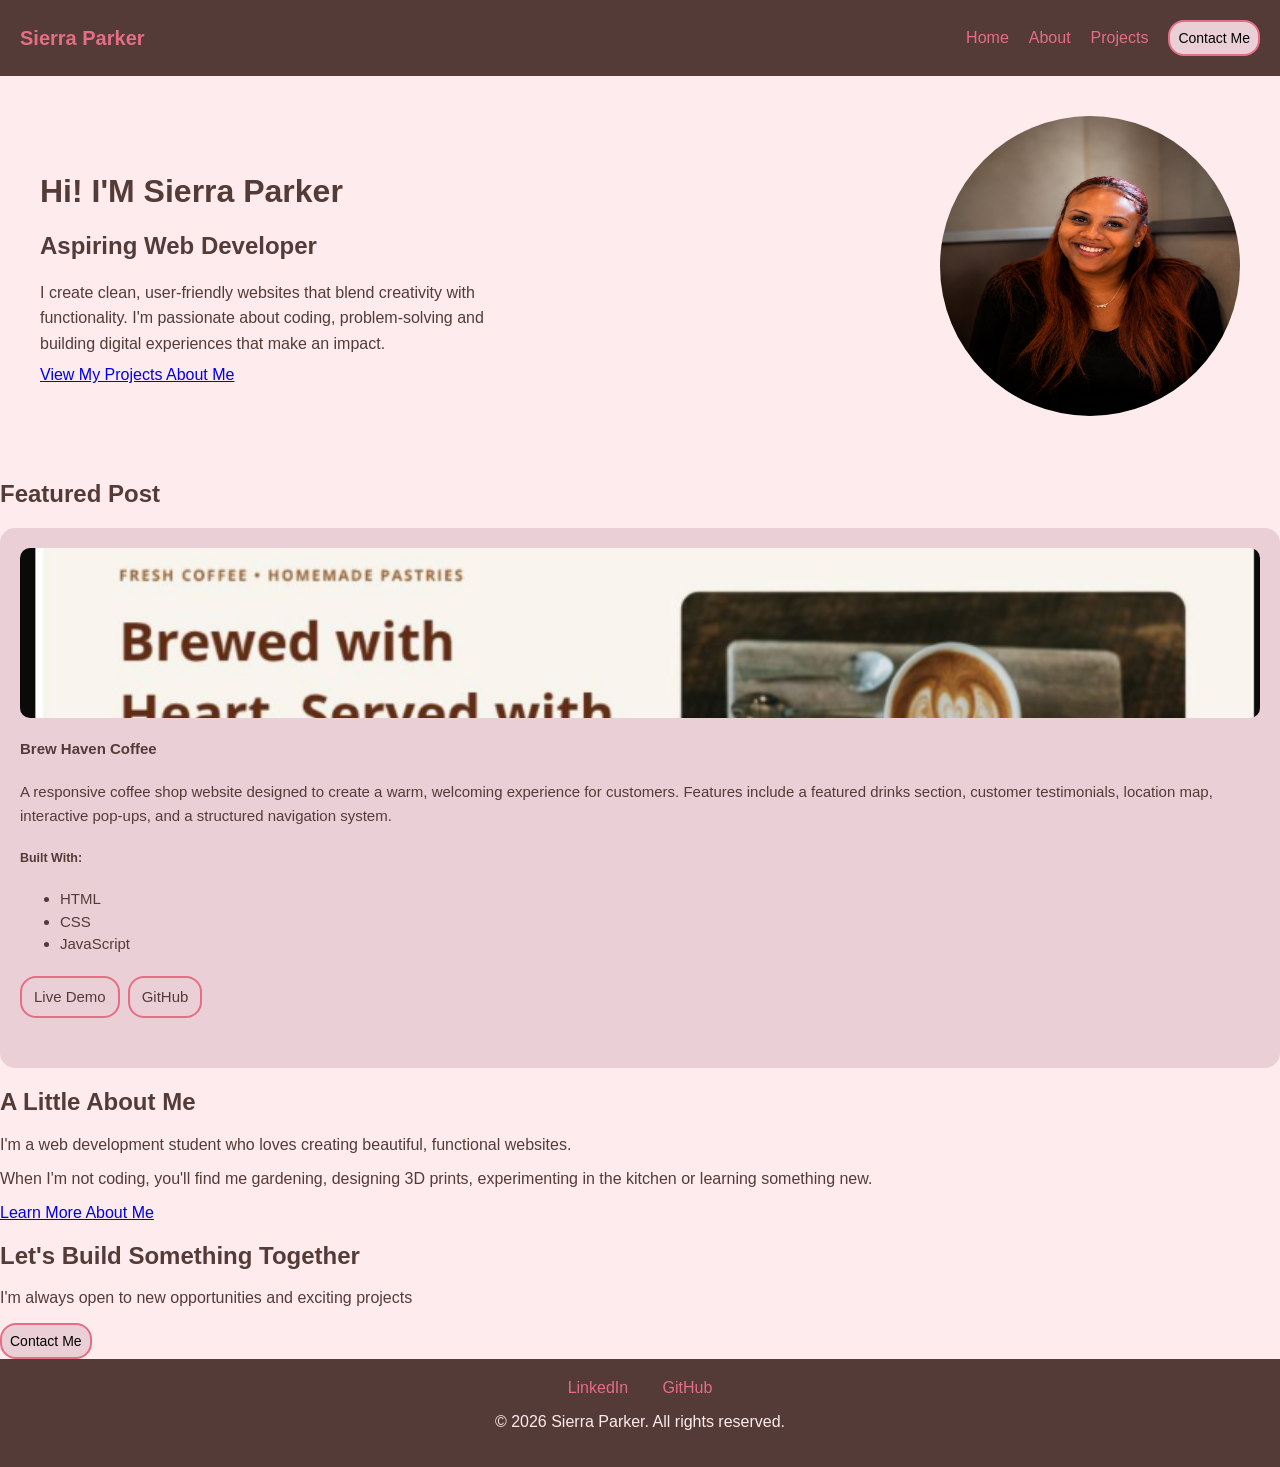
==== index.html @ e5cb3ee9 "updated nav css" ====
<!DOCTYPE html>
<html lang="en">

<head>
    <meta charset="UTF-8">
    <meta name="viewport" content="width=device-width, initial-scale=1.0">
    <title>Sierra's Portfolio</title>
    <link rel="stylesheet" href="css/style.css">
</head>

<body>
      <nav class="navbar">
        <div class="logo">
            <a href="index.html">Sierra Parker</a>
        </div>
        <div class="nav-links">
            <a href="index.html">Home</a>
            <a href="about.html">About</a>
            <a href="projects.html">Projects</a>
            <button id="contactBtn">Contact Me</button> 
        </div>
    </nav>
     <div id="contactPanel" class="contact-panel">
        <button id="closePanel">&times;</button>
        <h3>Lets work together!!!</h3>
        <p>I'd love to bring your ideas to life.</p>
        <p>
            Email:
            <a href="mailto:parkersierra28@gmail.com">
                parkersierra28@gmail.com
            </a>
        </p>
        <a class="socials" href="https://linkedin.com/in/sierralparker" target="_blank">
            LinkedIn
            <img src="assets/page-illustration/linked-in.png" alt="">
        </a>

        <a class="socials" href="https://github.com/Siiierraaaaaa" target="_blank">
            GitHub
            <img src="assets/page-illustration/github.png" alt="">
        </a>

        <p>Have a project in mind? Send me a message below or email me directly. I typically respond within 24–48 hours.
        </p>
        <form class="contact-form" action="https://formspree.io/f/xqpzdqqo" method="POST">
            <input type="hidden" name="_next" value="https://sierra-portfolio-puce.vercel.app/">
            <label for="name">Name</label>
            <input type="text" id="name" name="name" placeholder="Your name" required>

            <label for="email">Email</label>
            <input type="email" id="email" name="email" placeholder="Your email" required>

            <label for="message">Message</label>
            <textarea id="message" name="message" placeholder="Tell me about your project..." rows="5"
                required></textarea>

            <button type="submit">Send Message</button>

        </form>
    </div>
    <div class="intro-section">
        <div class="welcome-post">
            <h1>Hi! I'M Sierra Parker</h1>
            <h2> Aspiring Web Developer</h2>
            <p>I create clean, user-friendly websites that blend creativity with functionality. I'm passionate about
                coding, problem-solving and building digital experiences that make an impact.</p>
            <a href="projects.html" target="_blank" class="btn">
                View My Projects
            </a>
            <a href="about.html" target="_blank" class="btn">
                About Me
            </a>

        </div>

        <div class="img">
            <img src="assets/sierra-headshot.PNG" alt="Sierra Parker Headshot" class="profile-pic">
        </div>

    </div>
    <div class="featured">
        <h2>Featured Post</h2>
        <div class="project-card">
            <img src="assets/Brew-Haven-Coffee.png" alt="Screenshot of the Brew Haven Coffee website">

            <div class="project-description">
                <h4>Brew Haven Coffee</h4>

                <p>
                    A responsive coffee shop website designed to create a warm,
                    welcoming experience for customers. Features include a
                    featured drinks section, customer testimonials, location map,
                    interactive pop-ups, and a structured navigation system.
                </p>

                <h5>Built With:</h5>

                <ul>
                    <li>HTML</li>
                    <li>CSS</li>
                    <li>JavaScript</li>
                </ul>

                <div class="project-links">

                    <a href="https://brew-haven-coffeee-jchd.vercel.app/" target="_blank" class="btn">
                        Live Demo
                    </a>
                    <a href="https://github.com/Siiierraaaaaa/brew-haven-coffeee" target="_blank" class="btn">
                        GitHub
                    </a>
                </div>
            </div>
        </div>
    </div>
    <div class="about-me">
        <h2>A Little About Me</h2>
        <p>I'm a web development student who loves creating beautiful, functional websites.</p>
        <p>When I'm not coding, you'll find me gardening, designing 3D prints, experimenting in the kitchen or learning
            something new.</p>
        <a href="about.html" target="_blank" class="btn">
            Learn More About Me
        </a>
    </div>

    <div class="contact-me">
        <h2>Let's Build Something Together</h2>
        <p>I'm always open to new opportunities and exciting projects</p>
        <button id="contactBtn2">Contact Me</button>
    </div>

    <footer>
        <a href="https://linkedin.com/in/sierralparker" target="_blank">LinkedIn</a>
        <a href="https://github.com/Siiierraaaaaa" target="_blank">GitHub</a>
        <p>&copy; 2026 Sierra Parker. All rights reserved.</p>
    </footer>

    <script src="js/app.js"></script>
</body>

</html>
---- css/style.css ----
/* Color Palette:
#DB9C85
Background → #FEEBED
Text → #543B37
Buttons → #E73B68
Hover Effects → #E56D84#*/

body {
    font-family: 'Arial', sans-serif;
    background-color: #FEEBED;
    color: #543B37;
    margin: 0;
    padding: 0;
}

/* NAV BAR, LOGO, AND FOOTER */

.logo a {
    color: #E56D84;
    font-size: 20px;
    font-weight: bold;
    text-decoration: none;
}

.nav-links {
    display: flex;
    align-items: center;
    gap: 20px;
}

.navbar {
    display: flex;
    justify-content: space-between;
    align-items: center;
    padding: 20px;
    background-color: #543B37;
    color: #FEEBED;
    position: sticky;
    top: 0;
    z-index: 1000;
}

.navbar a:hover {
    background-color: #EAD0D6;
}

.navbar a {
    color: #E56D84;
    text-decoration: none;
}


footer {
    text-align: center;
    padding: 20px;
    background-color: #543B37;
    color: #FEEBED;
}

footer a {
    color: #E56D84;
    text-decoration: none;
    padding: 8px 15px;
}

footer a:hover {
    background-color: #EAD0D6;
}

.socials {
    width: 65px
}

/* HOMEPAGE */
.intro-section {
    display: flex;
    justify-content: space-between;
    align-items: center;
    padding: 40px;
    gap: 30px;
}

.intro-section p {
    max-width: 500px;
    line-height: 1.6;
}

.profile-pic {
    width: 300px;
    height: 300px;
    border-radius: 50%;
}

.welcome-post p,
.welcome-post h5 {
    margin: 10px 0;
}

/* CONTACT PANEL */
.contact-panel {
    position: fixed;
    top: 0;
    right: 0;

    width: 350px;
    height: 100vh;

    background-color: #DB9C85;

    padding: 30px;
    box-sizing: border-box;

    z-index: 1000;

    transform: translateX(100%);
    transition: transform 0.3s ease;

    overflow-y: auto;
}

.contact-panel.active {
    transform: translateX(0);
}
.contact-panel button {
    width: 40px;
    height: 40px;

    border-radius: 50%;
    border: 2px solid #E73B68;

    background-color: #FEEBED;

    font-size: 20px;
    cursor: pointer;
}
.socials {
    display: inline-flex;
    align-items: center;
    gap: 8px;
}

.socials img {
    width: 35px;
    height: 35px;
    object-fit: contain;
}

.contact-form {
    display: flex;
    flex-direction: column;
    gap: 8px;
    margin-top: 25px;
}

.contact-form label {
    font-weight: bold;
    margin-top: 10px;
}

.contact-form input,
.contact-form textarea {
    width: 100%;
    padding: 10px;
    box-sizing: border-box;

    border: 2px solid #E73B68;
    border-radius: 10px;

    background-color: #FEEBED;
    font-family: inherit;
}

.contact-form textarea {
    resize: vertical;
}

.contact-form button {
    padding: 12px 24px;
    background-color: #fcebed;
    border: 2px solid #e73b68;
    border-radius: 10px;
    font-size: 18px;
    cursor: pointer;
    width: auto;
    white-space: nowrap;
}
/* PROJECT PAGE */
.projects-intro{
    text-align: center;
    margin-bottom: 30px;
}

.sparkle-right{
 right: 20%;
 width: 55px;
 position: absolute;
    bottom: 78%;
}
.sparkle-left{
 left: 20%;
 width: 55px;
 position: absolute;
bottom: 78%;
}
.projects {
    display: grid;
    grid-template-columns: repeat(2, 1fr);
    gap: 25px;

    width: 70%;
    max-width: 1100px;
    margin: 40px auto;
}

.project-card {
    display: flex;
    flex-direction: column;

    padding: 20px;
    min-height: 500px;

    background-color: #ead0d6;
    border-radius: 15px;
}

/* MAIN PROJECT IMAGE ONLY */
.project-card > img {
   width: 100%;
    height: 170px;
    object-fit: cover;
    border-radius: 10px;
    margin-bottom: 20px;
}
/* PROJECT INFORMATION */

.project-description {
    width: 100%;
    flex: 1;
    font-size: 15px;
    line-height: 1.5;
}

.project-description h4 {
    margin-top: 0;
}

.project-description p {
    line-height: 1.6;
}

/* TECHNOLOGIES */

.project-technologies {
    display: flex;
    flex-wrap: wrap;
    gap: 10px;
    margin-top: 10px;
}

.project-technology {
    display: flex;
    align-items: center;
    gap: 6px;

    background-color: #FCE3EA;
    padding: 8px 12px;
    border-radius: 20px;
}

.project-technology img {
    width: 25px;
    height: 25px;
    object-fit: contain;
}

.project-technology span {
    font-size: 14px;
    font-weight: bold;
}

/* BUTTONS */

.project-links {
    display: flex;
    gap: 8px;
    margin-top: 20px;
}

.project-links .btn {
    border: 2px solid #E56D84;
    border-radius: 16px;
    background-color: #EAD0D6;
    padding: 8px 12px;

    color: #543B37;
    text-decoration: none;

    transition: 0.3s;
}

.project-links .btn:hover {
    background-color: #543B37;
    color: #EAD0D6;
    box-shadow: 0 8px 16px #E56D84;
    transform: translateY(-3px);
}


button {
    border: 2px solid #E56D84;
    border-radius: 16px;
    background-color: #EAD0D6;
    padding: 8px;
    font-size: 14px;
    transition-duration: 0.4s;

}

button:hover {
    background-color: #543B37;
    color: #EAD0D6;
    box-shadow: 0 8px 16px #E56D84;
    transform: translateY(4px);
}






   



/* Icons and illustrations */

.hero-image {
    width: 260px;
    height: auto;
    flex-shrink: 0;
}

.timeline-icon {
    width: 65px;
    height: auto;
}

.hobby-icon {
    width: 30px;
    height: auto;
    background-color: #E56D84;
    border-radius: 38%;
}

.sparkle {
    width: 55px;
    margin-left: 25px;
}

.heart-divider {
    width: 280px;
    margin-top: 10px;
    padding: 0px;


}

.quote-icon {
    width: 55px;
}

.flower-illustration {
    width: 300px;
    position: absolute;
    left: 0;
    bottom: 58px;


}

.flower-illustrations {
    width: 300px;
    position: absolute;
    right: 0;
    bottom: 58px;



}

/* About page */
.about-header {
    text-align: center;
    margin: 40px auto 30px;
    /* margin-top: 15px;
    margin-bottom: -200px; */
    position: relative;
    padding: 20px 0px;
}

.about-header h1 {
    font-size: 3rem;
    margin-bottom: 10px;
}

.about-header p {
    font-size: 1.2rem;
    margin-bottom: 20px;
    color: #543B37;
}

.layout-grid {
    display: grid;
    grid-template-columns: 2fr 1fr;
    gap: 30px;
    max-width: 1100px;
    margin: 40px auto;
    align-items: start;
}

.sidebar {
    display: flex;
    flex-direction: column;
    gap: 30px;
}

.intro-card {
    display: flex;
    justify-content: space-between;
    align-items: center;
    gap: 70px;
}

.card {
    background: #FFF8F9;
    border-radius: 20px;
    padding: 45px;
    box-shadow: 0 8px 20px rgba(84, 59, 55, .10);
    position: relative;
}

.icon-title {
    display: flex;
    align-items: center;
    gap: 15px;
    margin-bottom: 25px;
}

.icon-title h2 {
    margin: 0;
}

.intro-card {
    margin-top: 25px;
    margin-left: 25px;
    margin-right: 25px;
    margin-bottom: 25px;
    padding: 15px 15px 8px 8px;
}

.intro-text {

    flex: 1;
    line-height: 1.8;

}

.intro-text p {
    margin-bottom: 18px;
    line-height: 1.8;
}

.journey-bio {
    padding: 30px 0;
    border-bottom: 1px solid #F5D6DC;
}

.journey-bio:last-child {
    border-bottom: none;
}

.journey-icon {
    display: flex;
    align-items: center;
    gap: 15px;
    margin-bottom: 15px;
}

.skills-card li {
    background: #FCE3EA;
    padding: 12px 18px;
    border-radius: 30px;
    text-align: center;
    font-weight: bold;
}

.skills-card ul {
    list-style: none;
    padding: 0;
    margin: 0;
    display: grid;
    gap: 12px;
}

.hobby {
    display: flex;
    align-items: center;
    gap: 15px;
    margin: 20px 0;
}

.hobby p {
    margin: 0;
}

.quote-card {
    text-align: center;
    padding: 5px 10px;
    margin-top: 65px;
    margin-left: 120px;
    margin-right: 120px;
    margin-bottom: 35px;
}

.quote-card p {
    max-width: 700px;
    margin: 12px auto;
    font-size: 1.3rem;
    font-style: italic;
    margin-bottom: 25px
}

.journey-bio {
    position: relative;
    padding: 30px 0 60px;
    border-bottom: 1px solid #F5D6DC;
}

.journey-bio:last-child {
    border-bottom: none;
    padding-bottom: 0;
}

.journey-icon {
    display: flex;
    align-items: center;
    gap: 15px;
    margin-bottom: 15px;
}

.timeline-arrow {
    position: absolute;
    width: 35px;
    left: 15px;
    bottom: 20px;
}

.journey-content {
    margin-left: 57px;
}

.journey-content p {
    margin: 0;
    line-height: 1.8;
}
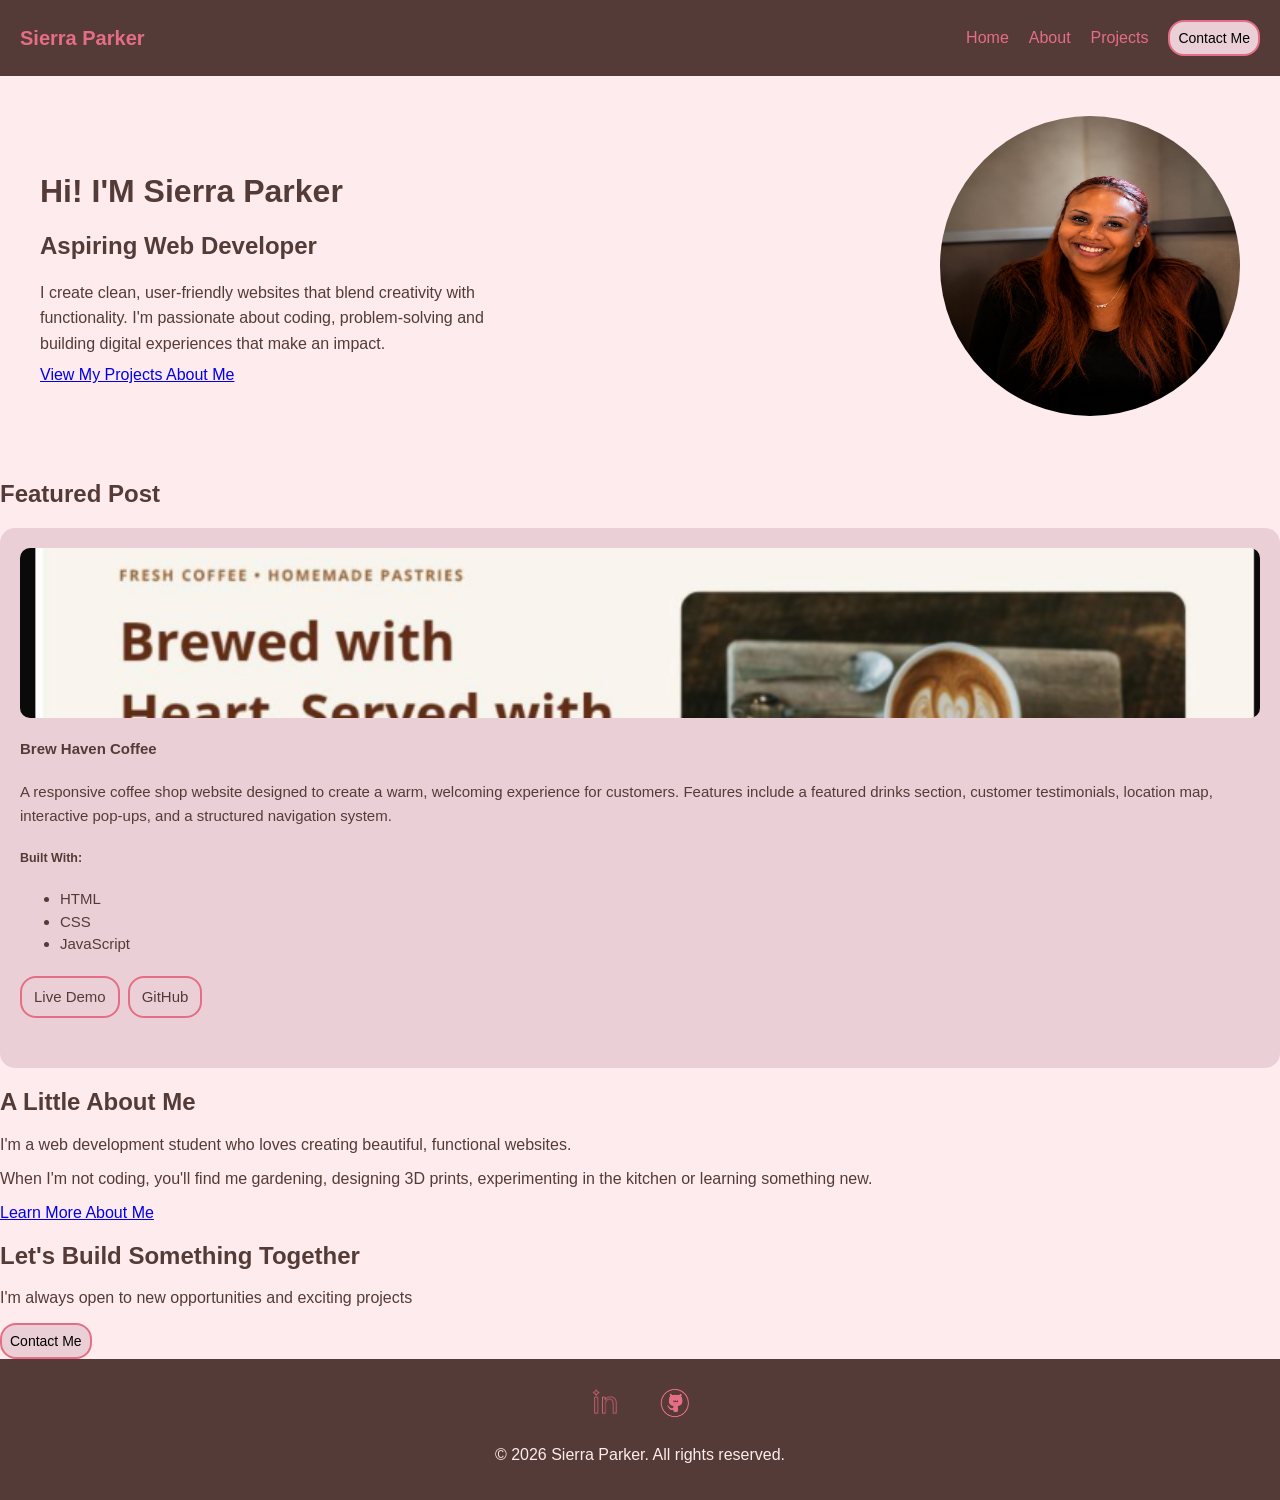
==== commit 184a22db: "fixed soicals" ====
--- a/index.html
+++ b/index.html
@@ -9,7 +9,7 @@
 </head>
 
 <body>
-      <nav class="navbar">
+    <nav class="navbar">
         <div class="logo">
             <a href="index.html">Sierra Parker</a>
         </div>
@@ -17,10 +17,10 @@
             <a href="index.html">Home</a>
             <a href="about.html">About</a>
             <a href="projects.html">Projects</a>
-            <button id="contactBtn">Contact Me</button> 
+            <button id="contactBtn">Contact Me</button>
         </div>
     </nav>
-     <div id="contactPanel" class="contact-panel">
+    <div id="contactPanel" class="contact-panel">
         <button id="closePanel">&times;</button>
         <h3>Lets work together!!!</h3>
         <p>I'd love to bring your ideas to life.</p>
@@ -30,15 +30,17 @@
                 parkersierra28@gmail.com
             </a>
         </p>
-        <a class="socials" href="https://linkedin.com/in/sierralparker" target="_blank">
-            LinkedIn
-            <img src="assets/page-illustration/linked-in.png" alt="">
-        </a>
+        <div class="social-links">
+            <p>Connect With Me Online:</p>
+            <a class="socials" href="https://linkedin.com/in/sierralparker" target="_blank">
+                <img src="assets/page-illustration/linked-in.png" alt="">
+            </a>
 
-        <a class="socials" href="https://github.com/Siiierraaaaaa" target="_blank">
-            GitHub
-            <img src="assets/page-illustration/github.png" alt="">
-        </a>
+            <a class="socials" href="https://github.com/Siiierraaaaaa" target="_blank">
+                <img src="assets/page-illustration/github.png" alt="">
+            </a>
+        </div>
+
 
         <p>Have a project in mind? Send me a message below or email me directly. I typically respond within 24–48 hours.
         </p>
@@ -129,9 +131,14 @@
         <button id="contactBtn2">Contact Me</button>
     </div>
 
-    <footer>
-        <a href="https://linkedin.com/in/sierralparker" target="_blank">LinkedIn</a>
-        <a href="https://github.com/Siiierraaaaaa" target="_blank">GitHub</a>
+     <footer>
+        <a class="socials" href="https://linkedin.com/in/sierralparker" target="_blank">
+            <img src="assets/page-illustration/linked-in.png" alt="">
+        </a>
+
+        <a class="socials" href="https://github.com/Siiierraaaaaa" target="_blank">
+            <img src="assets/page-illustration/github.png" alt="">
+        </a>
         <p>&copy; 2026 Sierra Parker. All rights reserved.</p>
     </footer>
 
--- a/css/style.css
+++ b/css/style.css
@@ -67,8 +67,19 @@
     background-color: #EAD0D6;
 }
 
+.socials img {
+    width: 45px;
+    height: 45px;
+    object-fit: contain;
+}
 .socials {
-    width: 65px
+    text-decoration: none;
+
+}
+.social-links{
+    display: flex;
+    align-items: center;
+    gap: 15px;
 }
 
 /* HOMEPAGE */
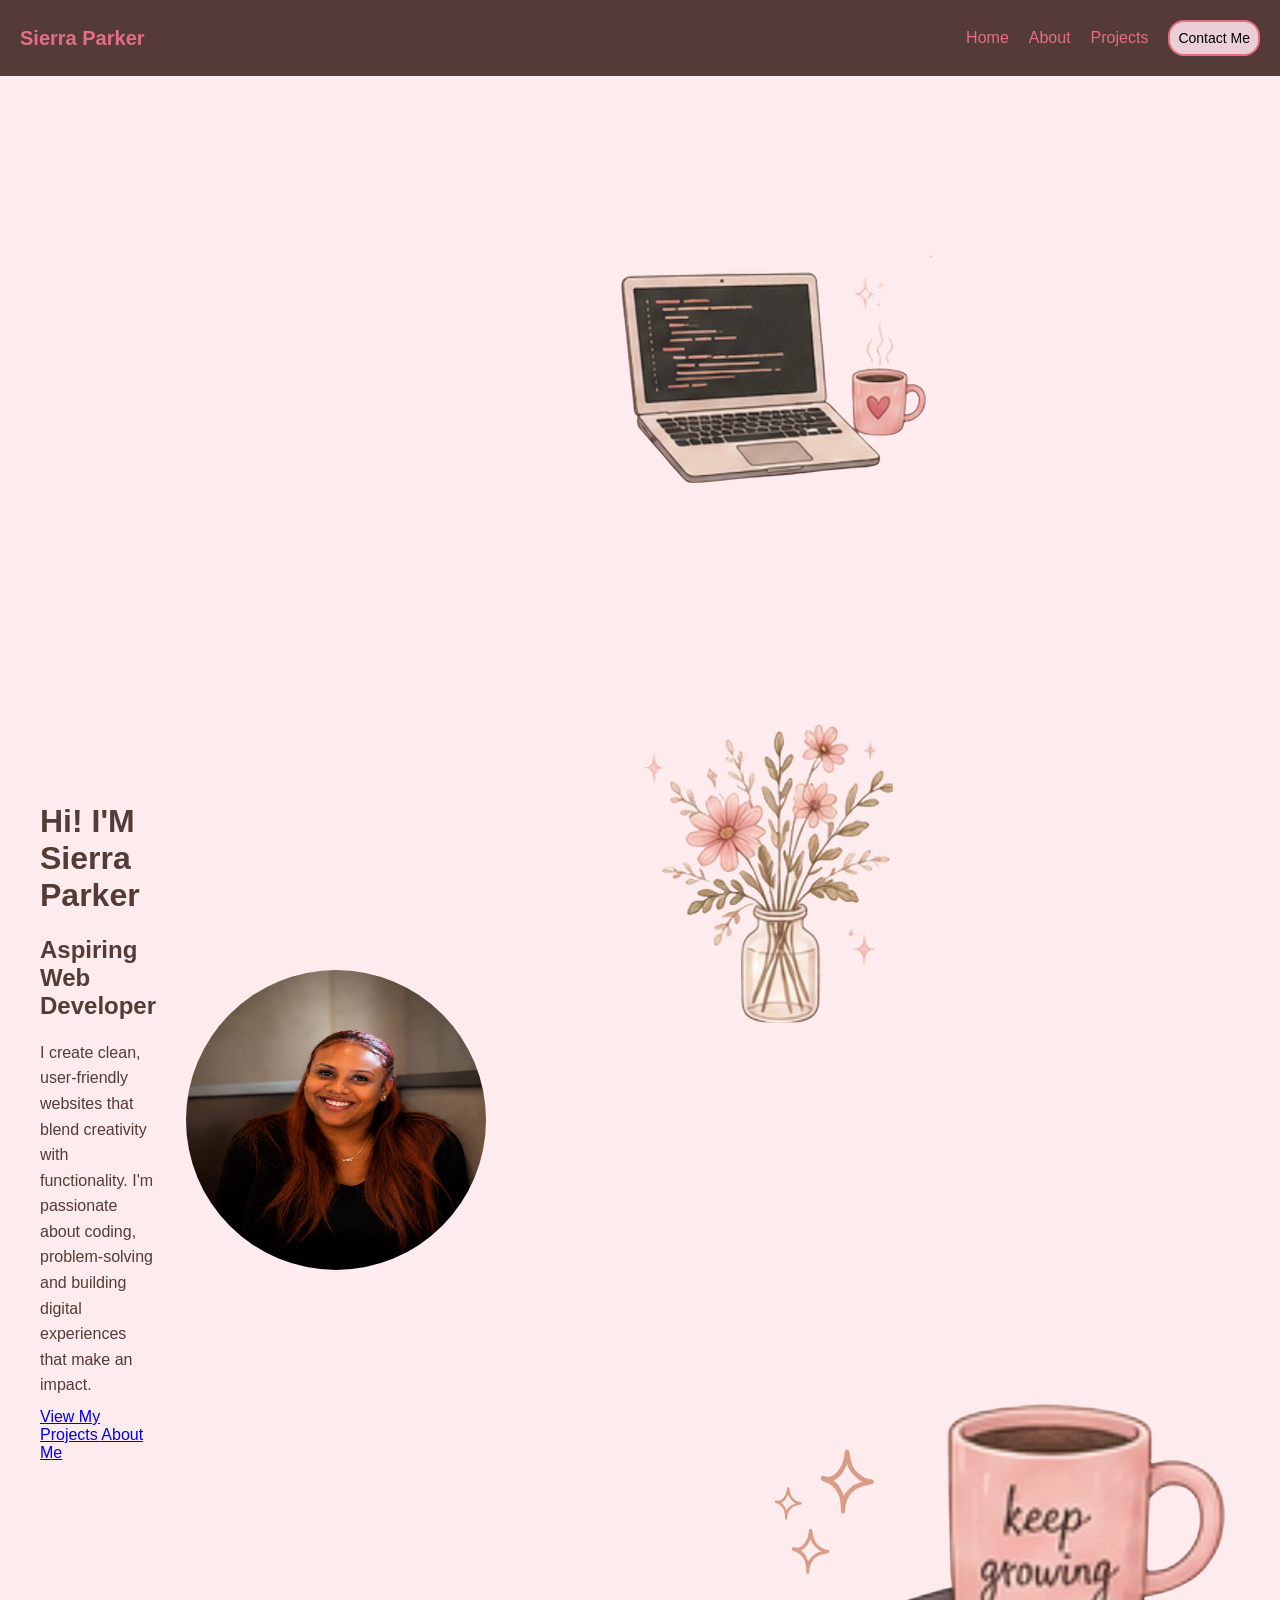
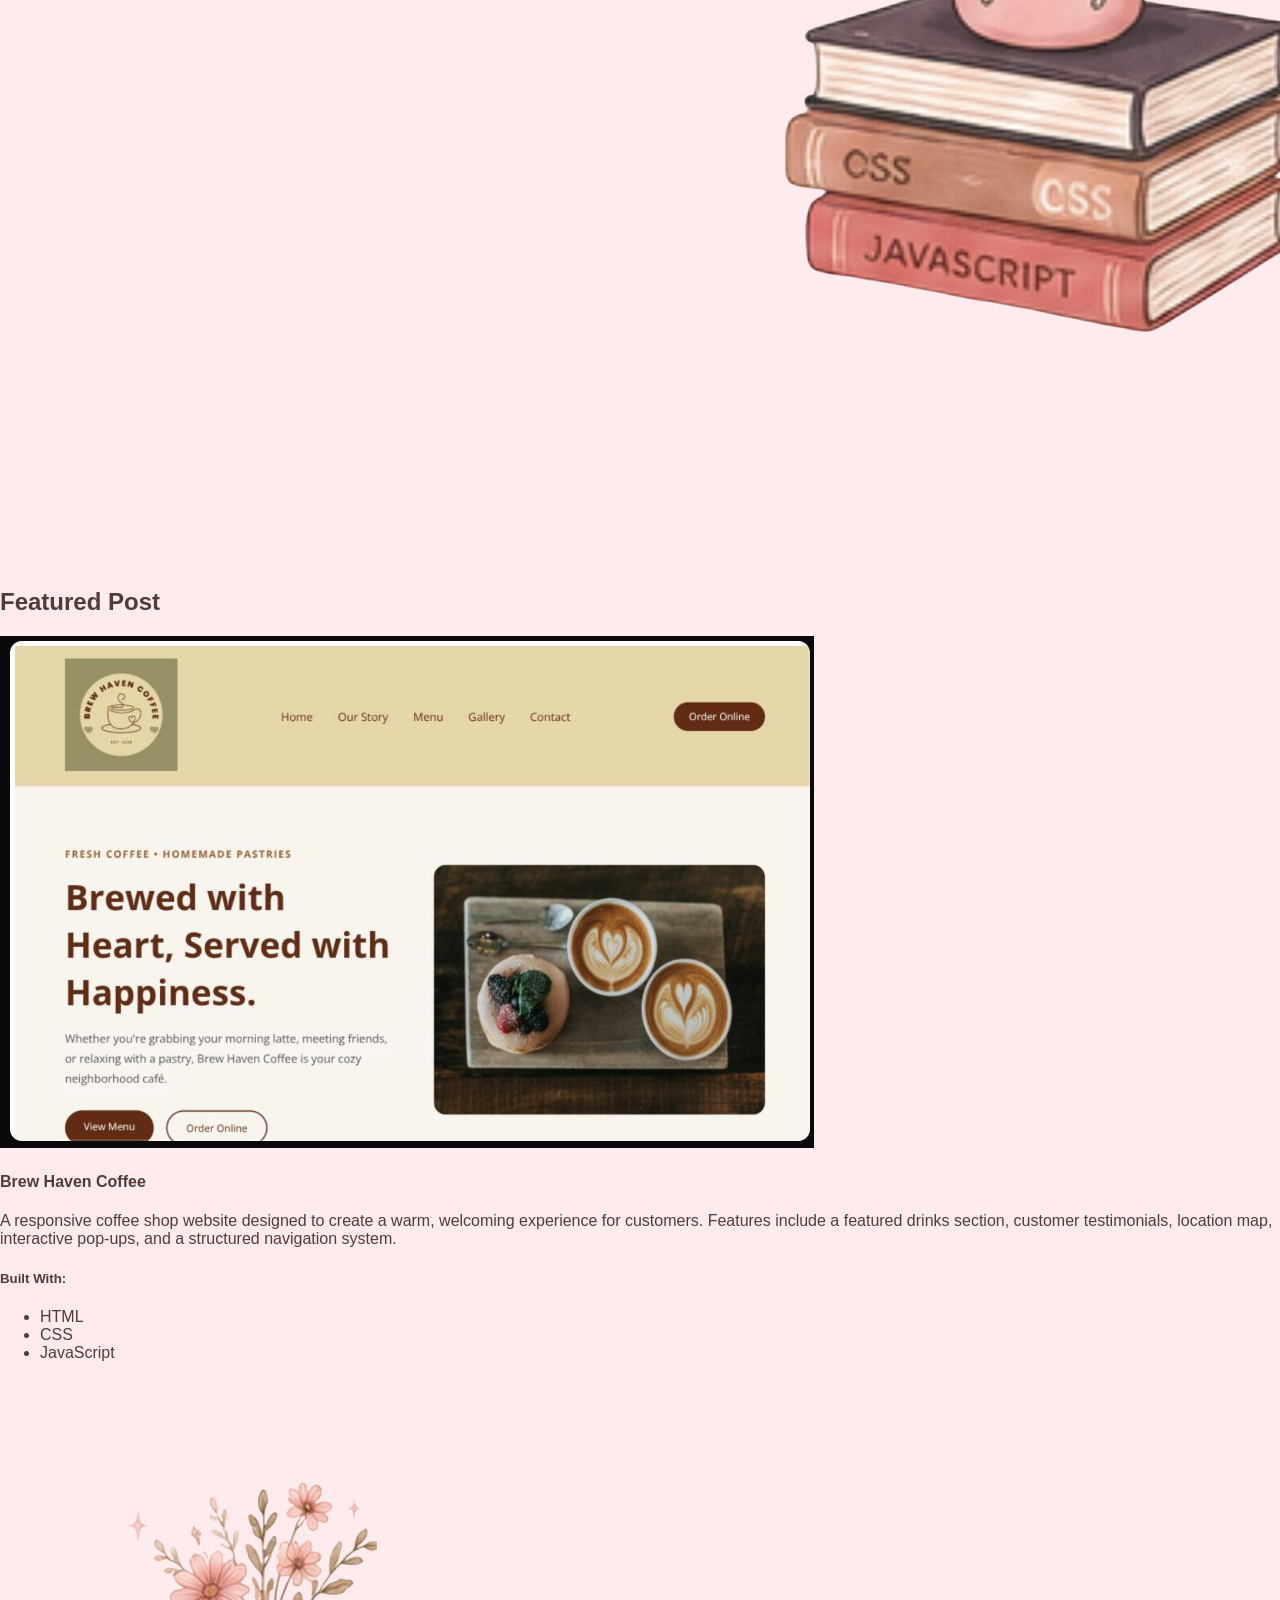
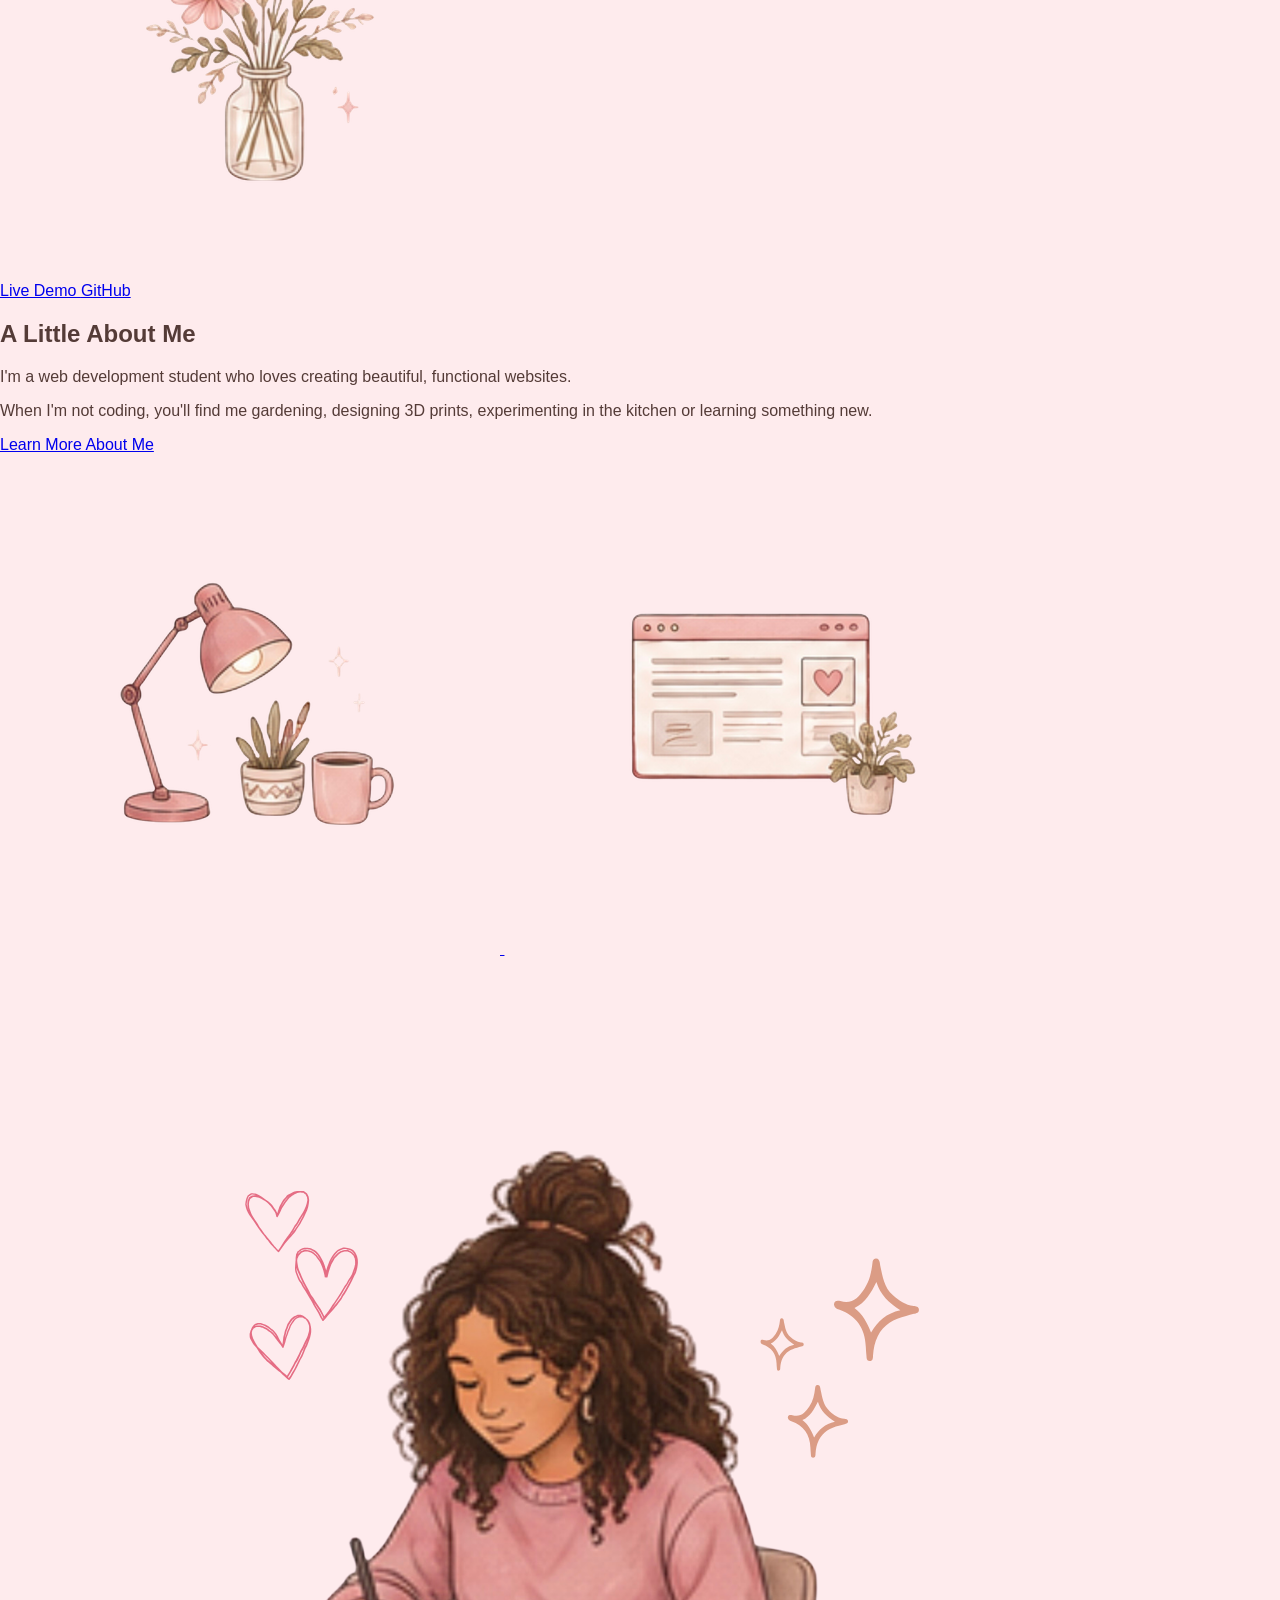
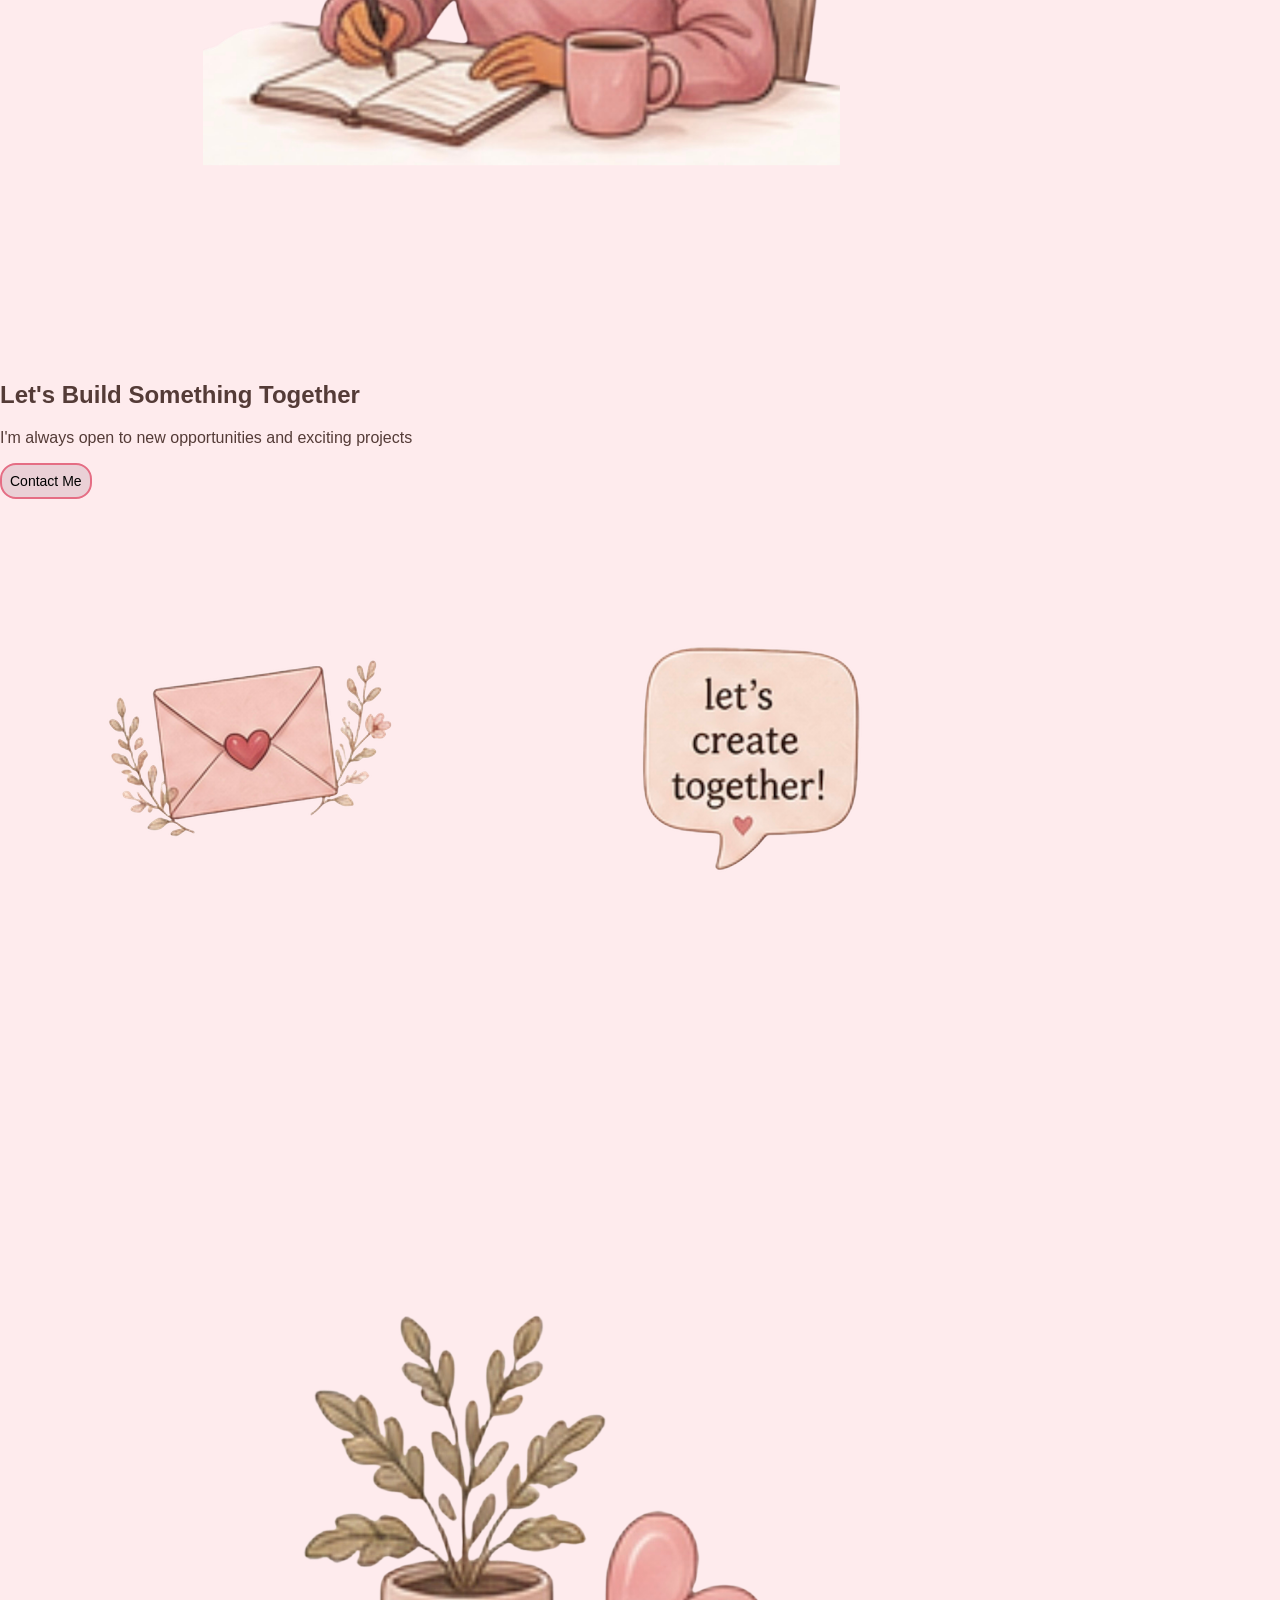
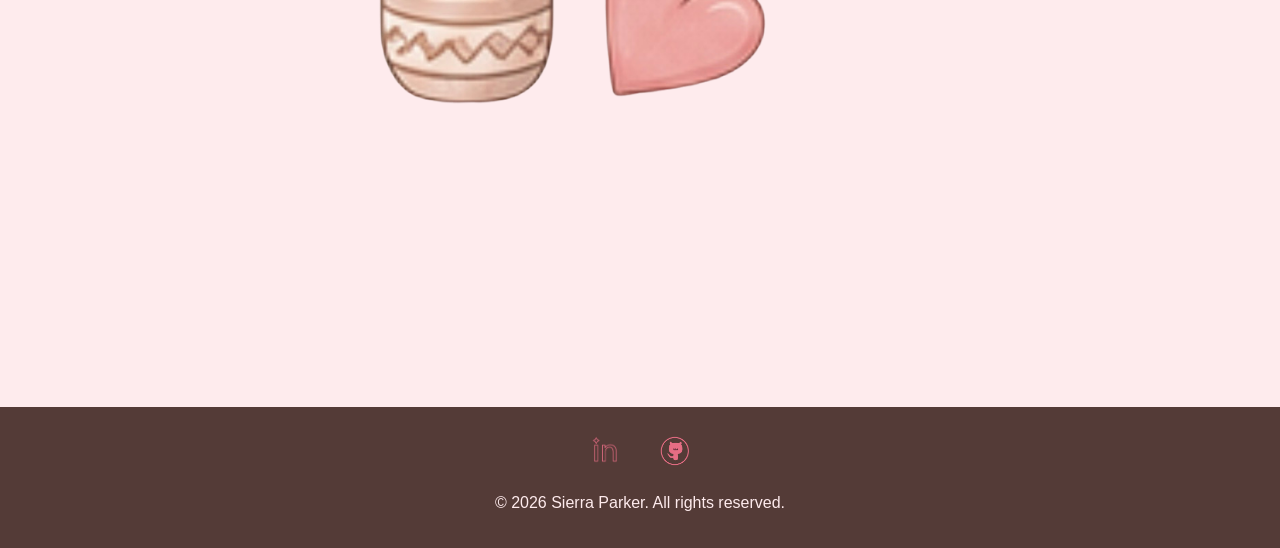
==== commit ff628e58: "Changes to homepage" ====
--- a/index.html
+++ b/index.html
@@ -78,14 +78,23 @@
         <div class="img">
             <img src="assets/sierra-headshot.PNG" alt="Sierra Parker Headshot" class="profile-pic">
         </div>
+        <div class="hero-illustrations">
+            <img src="assets/page-illustration/hero-dev.png" alt="" class="hero-illustration hero-dev">
+            <img src="assets/page-illustration/hero-flowers.png" alt="" class="hero-illustration hero-flowers">
+            <img src="assets/page-illustration/hero-books.png" alt="" class="hero-illustration hero-books">
+        </div>
 
     </div>
     <div class="featured">
-        <h2>Featured Post</h2>
-        <div class="project-card">
+
+        <div class="featured-card">
+
+            <div class="featured-title">
+                <h2>Featured Post</h2>
+            </div>
             <img src="assets/Brew-Haven-Coffee.png" alt="Screenshot of the Brew Haven Coffee website">
 
-            <div class="project-description">
+            <div class="featured-description">
                 <h4>Brew Haven Coffee</h4>
 
                 <p>
@@ -102,8 +111,11 @@
                     <li>CSS</li>
                     <li>JavaScript</li>
                 </ul>
+                <div class="featured-illustration">
+                    <img src="assets/page-illustration/hero-flowers.png" alt="">
+                </div>
 
-                <div class="project-links">
+                <div class="featured-links">
 
                     <a href="https://brew-haven-coffeee-jchd.vercel.app/" target="_blank" class="btn">
                         Live Demo
@@ -122,6 +134,11 @@
             something new.</p>
         <a href="about.html" target="_blank" class="btn">
             Learn More About Me
+            <div class="about-illustrations">
+                <img src="assets/page-illustration/about-desk.png" alt="" class="about-desk">
+                <img src="assets/page-illustration/about-browser.png" alt="" class="about-browser">
+                <img src="assets/page-illustration/about-me.png" alt="" class="about-me-img">
+            </div>
         </a>
     </div>
 
@@ -129,9 +146,14 @@
         <h2>Let's Build Something Together</h2>
         <p>I'm always open to new opportunities and exciting projects</p>
         <button id="contactBtn2">Contact Me</button>
+        <div class="contact-illustrations">
+            <img src="assets/page-illustration/contact-envelope.png" alt="" class="contact-envelope">
+            <img src="assets/page-illustration/contact-speech.png" alt="" class="contact-speech">
+            <img src="assets/page-illustration/contact-plant.png" alt="" class="contact-plant">
+        </div>
     </div>
 
-     <footer>
+    <footer>
         <a class="socials" href="https://linkedin.com/in/sierralparker" target="_blank">
             <img src="assets/page-illustration/linked-in.png" alt="">
         </a>
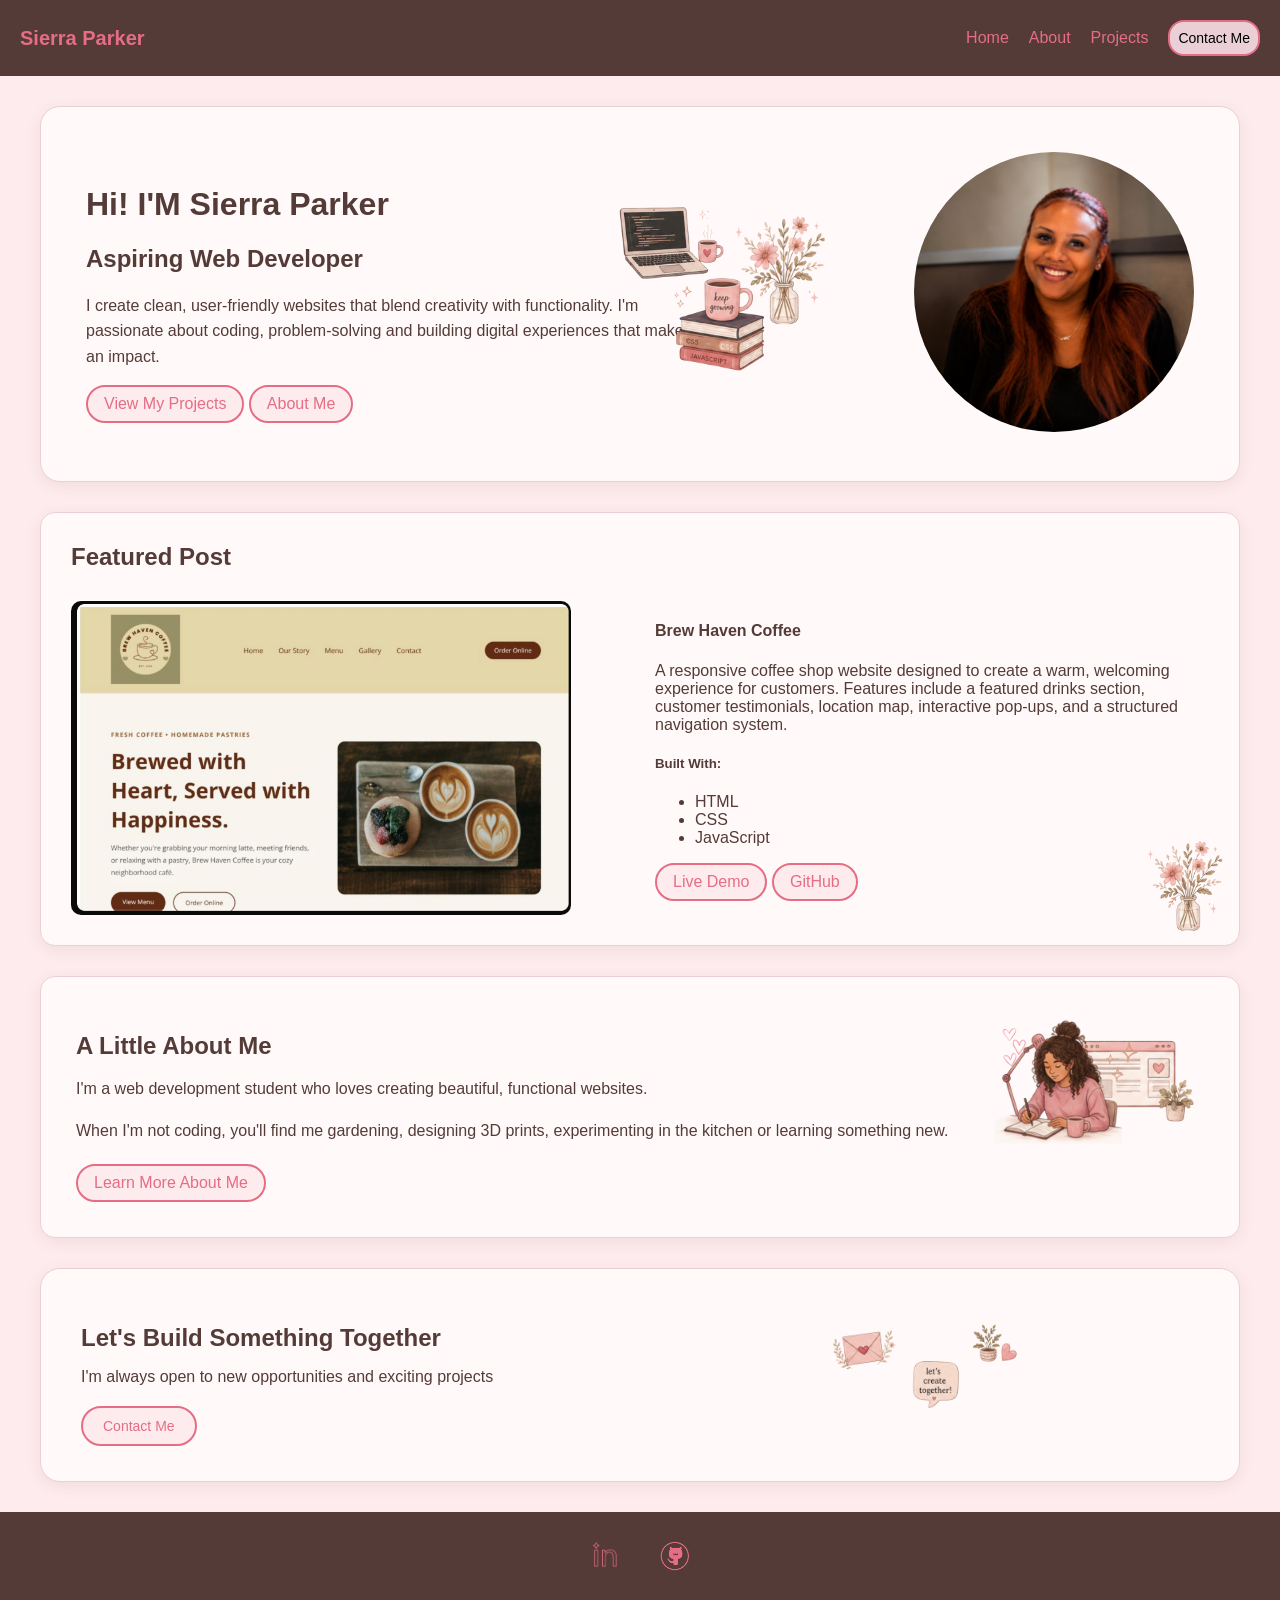
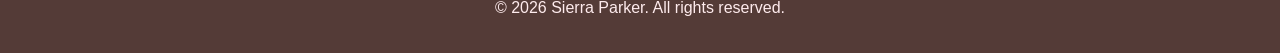
==== commit 9df2dcb7: "color change for contact panel" ====
--- a/index.html
+++ b/index.html
@@ -42,7 +42,7 @@
         </div>
 
 
-        <p>Have a project in mind? Send me a message below or email me directly. I typically respond within 24–48 hours.
+        <p>Have a project in mind? Send me a message below or email me directly.  I typically respond within 24–48 hours.
         </p>
         <form class="contact-form" action="https://formspree.io/f/xqpzdqqo" method="POST">
             <input type="hidden" name="_next" value="https://sierra-portfolio-puce.vercel.app/">
--- a/css/style.css
+++ b/css/style.css
@@ -83,29 +83,514 @@
 }
 
 /* HOMEPAGE */
+/* HOMEPAGE */
+
+/* =========================
+   HOMEPAGE CARDS
+   ========================= */
+
+/* HERO CARD */
+
 .intro-section {
     display: flex;
     justify-content: space-between;
     align-items: center;
-    padding: 40px;
+    gap: 40px;
+
+    margin: 30px 40px;
+    padding: 45px;
+
+    background-color: #fffaf9;
+    border: 1px solid #EAD0D6;
+    border-radius: 20px;
+
+    box-shadow: 0 4px 15px rgba(84, 59, 55, 0.08);
+}
+
+.intro-section p {
+    max-width: 600px;
+    line-height: 1.6;
+}
+
+.profile-pic {
+    width: 280px;
+    height: 280px;
+    border-radius: 50%;
+    object-fit: cover;
+}
+.intro-section a {
+    display: inline-block;
+
+    background-color: #FEEBED;
+    color: #E56D84;
+
+    border: 2px solid #E56D84;
+    border-radius: 20px;
+
+    padding: 8px 16px;
+
+    text-decoration: none;
+    cursor: pointer;
+}
+
+.intro-section a:hover {
+    background-color: #EAD0D6;
+}
+
+/* =========================
+   FEATURED POST CARD
+   ========================= */
+.featured-card {
+    display: grid;
+    grid-template-columns: 1fr 1fr;
     gap: 30px;
-}
-
-.intro-section p {
+    padding: 30px;
+    border-radius: 15px;
+    background-color: #fffaf9;
+    border: 1px solid #EAD0D6;
+    border-radius: 20px;
+
+    box-shadow: 0 4px 15px rgba(84, 59, 55, 0.08);
+}
+.featured a {
+    display: inline-block;
+
+    background-color: #FEEBED;
+    color: #E56D84;
+
+    border: 2px solid #E56D84;
+    border-radius: 20px;
+
+    padding: 8px 16px;
+
+    text-decoration: none;
+    cursor: pointer;
+}
+
+.featured a:hover {
+    background-color: #EAD0D6;
+}
+.featured-title {
+    grid-column: 1 / -1;
+}
+
+.featured-title h2 {
+    margin: 0;
+}
+.featured-card img {
+    width: 100%;
+    border-radius: 10px;
+}
+
+.feature-description {
+    align-self: center;
+}
+.featured {
+    margin: 30px 40px;
+}
+/* 
+
+
+
+
+/* =========================
+   ABOUT ME CARD
+   ========================= */
+
+.about-me {
+    margin: 30px 40px;
+    padding: 35px 40px;
+
+    background-color: #fffaf9;
+    border: 1px solid #EAD0D6;
+    border-radius: 20px;
+
+    box-shadow: 0 4px 15px rgba(84, 59, 55, 0.08);
+}
+
+.about-me h2 {
+    margin-bottom: 15px;
+}
+
+.about-me p {
+    line-height: 1.6;
+    margin-bottom: 10px;
+}
+
+.about-me .btn {
+    display: inline-block;
+    margin-top: 10px;
+}
+
+.about-me a {
+    display: inline-block;
+
+    background-color: #FEEBED;
+    color: #E56D84;
+
+    border: 2px solid #E56D84;
+    border-radius: 20px;
+
+    padding: 8px 16px;
+
+    text-decoration: none;
+    cursor: pointer;
+}
+
+.about-me a:hover {
+    background-color: #EAD0D6;
+}
+/* =========================
+   LET'S BUILD SOMETHING
+   ========================= */
+
+.contact-me {
+    margin: 30px 40px;
+    padding: 35px 40px;
+
+    background-color: #fffaf9;
+    border: 1px solid #EAD0D6;
+    border-radius: 20px;
+
+    box-shadow: 0 4px 15px rgba(84, 59, 55, 0.08);
+}
+
+.contact-me h2 {
+    margin-bottom: 15px;
+}
+
+.contact-me p {
+    margin-bottom: 20px;
+}
+
+.contact-me button {
+    background-color: #FEEBED;
+    color: #E56D84;
+
+    border: 2px solid #E56D84;
+    border-radius: 20px;
+
+    padding: 10px 20px;
+
+    cursor: pointer;
+}
+
+.contact-me button:hover {
+    background-color: #EAD0D6;
+}
+
+.contact-me button:hover {
+    background-color: #EAD0D6;
+}
+
+.contact-me button {
+    background-color: #FEEBED;
+    color: #E56D84;
+    border: 2px solid #E56D84;
+    border-radius: 20px;
+    padding: 10px 20px;
+    cursor: pointer;
+}
+
+.contact-me button:hover {
+    background-color: #EAD0D6;
+}
+/* =========================================
+   HOMEPAGE ILLUSTRATIONS
+========================================= */
+
+.hero-illustration,
+.featured-illustration img,
+.about-illustrations img,
+.contact-illustrations img {
+    object-fit: contain;
+}
+
+
+
+
+/* HERO ILLUSTRATIONS
+=========================================  */
+
+.intro-section {
+    position: relative;
+    overflow: hidden;
+}
+
+.hero-illustrations {
+    position: absolute;
+
+    /* space between text and profile picture */
+    right: 475px;
+    /* left: 580px; */
+    top: 50%;
+
+    transform: translateY(-50%);
+
+    width: 180px;
+    height: 130px;
+
+    z-index: 1;
+}
+
+.hero-illustration {
+    position: absolute;
+    object-fit: contain;
+
+    border: none;
+    border-radius: 0;
+    margin: 0;
+}
+
+
+/* First illustration */
+
+.hero-dev {
+    width: 170px;
+    left: 0;
+    bottom: 35px;
+}
+
+
+/* Second illustration */
+
+.hero-flowers {
+    width: 180px;
+    left: 105px;
+    bottom: 0;
+}
+
+
+/* Third illustration */
+
+.hero-books {
+    width: 175px;
+    left: 45px;
+    bottom: 4;
+}
+
+/* =========================================
+   FEATURED POST
+========================================= */
+
+.featured {
+    margin: 30px 40px;
+}
+
+.featured-card {
+    position: relative;
+    display: grid;
+    grid-template-columns: 1fr 1fr;
+    gap: 30px;
+
+    padding: 30px;
+
+    background-color: #fffaf9;
+    border-radius: 15px;
+
+    overflow: hidden;
+}
+
+/* Featured Post heading */
+
+.featured-title {
+    grid-column: 1 / -1;
+}
+
+.featured-title h2 {
+    margin: 0;
+}
+
+
+/* Featured project image */
+
+.featured-card > img {
+    width: 100%;
     max-width: 500px;
-    line-height: 1.6;
-}
-
-.profile-pic {
-    width: 300px;
-    height: 300px;
-    border-radius: 50%;
-}
-
-.welcome-post p,
-.welcome-post h5 {
-    margin: 10px 0;
-}
+    height: auto;
+
+    border-radius: 10px;
+    display: block;
+}
+
+
+/* Featured description */
+
+.feature-description {
+    align-self: center;
+    position: relative;
+    z-index: 2;
+}
+.featured-card {
+    position: relative;
+    overflow: hidden;
+}
+
+
+
+
+
+/* Small decorative flower */
+
+.featured-illustration {
+    position: absolute;
+
+    right: 180px;
+    bottom: 15px;
+
+    width: 100px;
+    height: 120px;
+
+    z-index: 1;
+}
+
+.featured-illustration img {
+    width: 450px;
+    height: 150px;
+    /* left: 10%; */
+}
+/* =========================================
+   ABOUT ME CARD
+========================================= */
+
+.about-me {
+    position: relative;
+
+    margin: 30px 40px;
+    padding: 35px;
+
+    background-color: #fffaf9;
+    border-radius: 15px;
+
+    overflow: hidden;
+
+    min-height: 190px;
+}
+
+/* .about-me > *:not(.about-illustrations) {
+    position: relative;
+    z-index: 2;
+} */
+.about-me {
+    position: relative;
+    overflow: hidden;
+}
+
+.about-illustrations {
+    position: absolute;
+
+    right: 35px;
+    top: 50%;
+    transform: translateY(-50%);
+
+    width: 250px;
+    height: 150px;
+
+    z-index: 1;
+}
+
+.about-illustrations img {
+    position: absolute;
+
+    object-fit: contain;
+
+    border: none;
+    border-radius: 0;
+    margin: 0;
+}
+
+
+/* Desk */
+
+.about-desk {
+    width: 200px;
+
+    left: 0;
+    bottom: 0;
+}
+
+
+/* Browser */
+
+.about-browser {
+    width: 200px;
+
+    left: 75px;
+    bottom: 5px;
+}
+
+
+/* Person */
+
+.about-me-img {
+    width: 200px;
+
+    left: 0;
+    bottom: 0;
+}
+
+.contact-me {
+    position: relative;
+    overflow: hidden;
+}
+
+.contact-illustrations {
+    position: absolute;
+
+    right: 200px;
+    top: 50%;
+
+    transform: translateY(-50%);
+
+    width: 230px;
+    height: 160px;
+    z-index: 1;
+}
+
+.contact-illustrations img {
+    position: absolute;
+
+    object-fit: contain;
+
+    border: none;
+    border-radius: 0;
+    margin: 0;
+}
+
+
+/* Envelope */
+
+.contact-envelope {
+    width: 110px;
+
+    left: 0;
+    bottom: 5;
+}
+
+
+/* Speech bubble */
+
+.contact-speech {
+    width: 105px;
+
+    left: 75px;
+    top: 35px;
+}
+
+
+/* Plant */
+
+.contact-plant {
+    width: 95px;
+
+    right: 0;
+    bottom: 5;
+}
+
+
+
+
+
 
 /* CONTACT PANEL */
 .contact-panel {
@@ -116,7 +601,7 @@
     width: 350px;
     height: 100vh;
 
-    background-color: #DB9C85;
+    background-color: #F5D6DC;
 
     padding: 30px;
     box-sizing: border-box;
@@ -230,7 +715,7 @@
     padding: 20px;
     min-height: 500px;
 
-    background-color: #ead0d6;
+    background-color: #fffaf9;
     border-radius: 15px;
 }
 
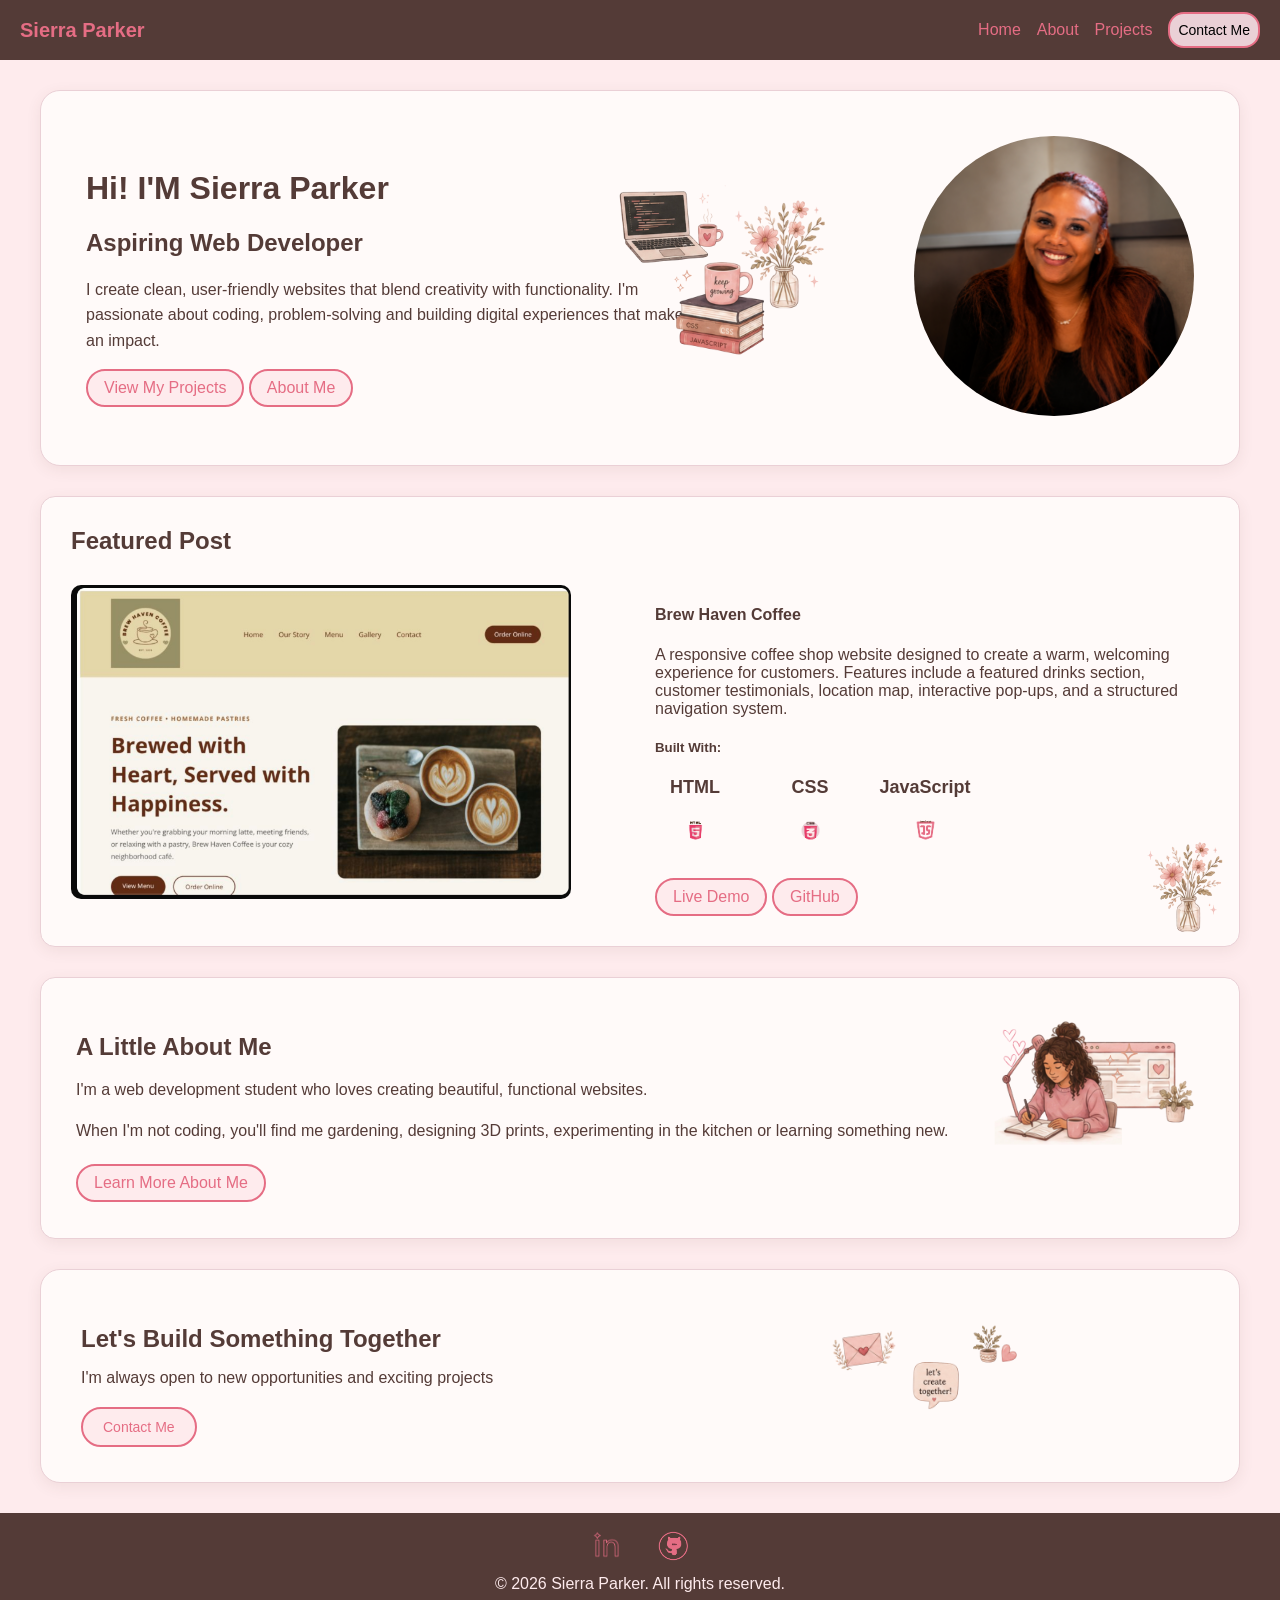
==== commit 69a1734e: "html edits" ====
--- a/index.html
+++ b/index.html
@@ -6,6 +6,7 @@
     <meta name="viewport" content="width=device-width, initial-scale=1.0">
     <title>Sierra's Portfolio</title>
     <link rel="stylesheet" href="css/style.css">
+    <link rel="stylesheet" href="css/responsive.css">
 </head>
 
 <body>
@@ -42,7 +43,7 @@
         </div>
 
 
-        <p>Have a project in mind? Send me a message below or email me directly.  I typically respond within 24–48 hours.
+        <p>Have a project in mind? Send me a message below or email me directly. I typically respond within 24–48 hours.
         </p>
         <form class="contact-form" action="https://formspree.io/f/xqpzdqqo" method="POST">
             <input type="hidden" name="_next" value="https://sierra-portfolio-puce.vercel.app/">
@@ -106,11 +107,24 @@
 
                 <h5>Built With:</h5>
 
-                <ul>
-                    <li>HTML</li>
-                    <li>CSS</li>
-                    <li>JavaScript</li>
-                </ul>
+                <div class="featured-technologies">
+
+                    <div class="featured-technology">
+                        <span>HTML</span>
+                        <img src="assets/icons/html-icon.png" alt="HTML">
+                    </div>
+
+                    <div class="featured-technology">
+                        <span>CSS</span>
+                        <img src="assets/icons/css-icon.png" alt="CSS">
+                    </div>
+
+                    <div class="featured-technology">
+                        <span>JavaScript</span>
+                        <img src="assets/icons/JS-icon.png" alt="JavaScript">
+                    </div>
+
+                </div>
                 <div class="featured-illustration">
                     <img src="assets/page-illustration/hero-flowers.png" alt="">
                 </div>
@@ -154,14 +168,23 @@
     </div>
 
     <footer>
-        <a class="socials" href="https://linkedin.com/in/sierralparker" target="_blank">
-            <img src="assets/page-illustration/linked-in.png" alt="">
-        </a>
+        <div class="social-links">
 
-        <a class="socials" href="https://github.com/Siiierraaaaaa" target="_blank">
-            <img src="assets/page-illustration/github.png" alt="">
-        </a>
+            <a class="socials" href="https://linkedin.com/in/sierralparker" target="_blank">
+                <img src="assets/page-illustration/linked-in.png" alt="LinkedIn">
+            </a>
+
+            <a class="socials" href="https://github.com/Siiierraaaaaa" target="_blank">
+                <img src="assets/page-illustration/github.png" alt="GitHub">
+            </a>
+
+        </div>
+
         <p>&copy; 2026 Sierra Parker. All rights reserved.</p>
+
+        <p class="footer-credit">
+            Designed & Developed by Sierra Parker
+        </p>
     </footer>
 
     <script src="js/app.js"></script>
--- a/css/style.css
+++ b/css/style.css
@@ -15,6 +15,7 @@
 
 /* NAV BAR, LOGO, AND FOOTER */
 
+
 .logo a {
     color: #E56D84;
     font-size: 20px;
@@ -22,27 +23,34 @@
     text-decoration: none;
 }
 
+
 .nav-links {
     display: flex;
     align-items: center;
-    gap: 20px;
-}
+    gap: 16px;
+}
+
 
 .navbar {
     display: flex;
     justify-content: space-between;
     align-items: center;
-    padding: 20px;
+
+    padding: 12px 20px;
+
     background-color: #543B37;
     color: #FEEBED;
+
     position: sticky;
     top: 0;
     z-index: 1000;
 }
 
+
 .navbar a:hover {
     background-color: #EAD0D6;
 }
+
 
 .navbar a {
     color: #E56D84;
@@ -50,9 +58,10 @@
 }
 
 
+
 footer {
     text-align: center;
-    padding: 20px;
+    padding: 12px 20px;
     background-color: #543B37;
     color: #FEEBED;
 }
@@ -60,7 +69,7 @@
 footer a {
     color: #E56D84;
     text-decoration: none;
-    padding: 8px 15px;
+    padding: 5px 10px;
 }
 
 footer a:hover {
@@ -68,18 +77,30 @@
 }
 
 .socials img {
-    width: 45px;
-    height: 45px;
+    width: 35px;
+    height: 35px;
     object-fit: contain;
 }
+
 .socials {
     text-decoration: none;
-
-}
-.social-links{
-    display: flex;
-    align-items: center;
-    gap: 15px;
+}
+
+.social-links {
+    display: flex;
+    justify-content: center;
+    align-items: center;
+    gap: 12px;
+    margin-bottom: 5px;
+}
+
+footer p {
+    margin: 5px 0;
+}
+
+.footer-credit {
+    font-size: 13px;
+    opacity: 0.8;
 }
 
 /* HOMEPAGE */
@@ -189,6 +210,43 @@
     margin: 30px 40px;
 }
 /* 
+/* =========================================
+   FEATURED POST TECHNOLOGIES
+   ========================================= */
+
+.featured-technologies {
+    display: flex;
+    align-items: flex-start;
+    justify-content: flex-start;
+    gap: 35px;
+
+    margin: 20px 0 25px;
+    width: 100%;
+}
+
+.featured-technology {
+    display: flex;
+    flex-direction: column;
+    align-items: center;
+    justify-content: flex-start;
+
+    width: 80px;
+    text-align: center;
+}
+
+.featured-technology span {
+    font-size: 18px;
+    font-weight: bold;
+    margin-bottom: 10px;
+}
+
+.featured-technology img {
+    width: 45px;
+    height: 45px;
+
+    object-fit: contain;
+    display: block;
+}
 
 
 
@@ -716,6 +774,7 @@
     min-height: 500px;
 
     background-color: #fffaf9;
+
     border-radius: 15px;
 }
 
@@ -749,29 +808,38 @@
 .project-technologies {
     display: flex;
     flex-wrap: wrap;
-    gap: 10px;
-    margin-top: 10px;
+    gap: 12px;
+    margin:15px 0 25px;
 }
 
 .project-technology {
-    display: flex;
-    align-items: center;
-    gap: 6px;
-
-    background-color: #FCE3EA;
+    width: 100px;
+    height:100px;
+    display: flex;
+    flex-direction: column;
+    align-items: center;
+    justify-content: center;
+    gap: 8px;
+
+    background-color: #fffaf9;
     padding: 8px 12px;
-    border-radius: 20px;
+    border-radius: 15px;
 }
 
 .project-technology img {
-    width: 25px;
-    height: 25px;
+    width: 50px;
+    height: 50px;
     object-fit: contain;
+    border: none;
+    border-radius: 0;
+    margin: 0;
 }
 
 .project-technology span {
     font-size: 14px;
-    font-weight: bold;
+    font-weight: 600;
+    color: #543B37;
+    text-align: center;
 }
 
 /* BUTTONS */
@@ -982,20 +1050,33 @@
     margin-bottom: 15px;
 }
 
-.skills-card li {
-    background: #FCE3EA;
-    padding: 12px 18px;
-    border-radius: 30px;
-    text-align: center;
-    font-weight: bold;
-}
-
-.skills-card ul {
+
+.skills-list {
     list-style: none;
     padding: 0;
     margin: 0;
-    display: grid;
-    gap: 12px;
+}
+
+.skills-list li {
+    display: flex;
+    align-items: center;
+    gap: 15px;
+
+    background-color: #FEEBED;
+    border-radius: 30px;
+
+    padding: 12px 20px;
+    margin-bottom: 15px;
+}
+
+.skills-list img {
+    width: 35px;
+    height: 35px;
+    object-fit: contain;
+}
+
+.skills-list span {
+    font-weight: bold;
 }
 
 .hobby {
--- a/css/responsive.css
+++ b/css/responsive.css
@@ -0,0 +1,793 @@
+/* =========================================
+   TABLET
+   ========================================= */
+
+@media (max-width: 1024px) {
+
+    /* =========================================
+       NAVBAR
+       ========================================= */
+
+    .navbar {
+        padding: 15px 20px;
+    }
+
+    .nav-links {
+        gap: 15px;
+    }
+
+
+    /* =========================================
+       HERO
+       ========================================= */
+
+    .hero-illustrations {
+        display: none;
+    }
+
+
+    /* =========================================
+       ABOUT ME
+       ========================================= */
+
+    .about-illustrations {
+        display: none;
+    }
+
+
+    /* =========================================
+       CONTACT
+       ========================================= */
+
+    .contact-illustrations {
+        display: none;
+    }
+
+
+    /* =========================================
+       FEATURED POST
+       ========================================= */
+
+    .featured-illustration {
+        display: none;
+    }
+
+    /* =========================================
+   PROJECTS PAGE - TABLET
+   ========================================= */
+
+    .projects-intro {
+        width: 85%;
+        margin: 40px auto;
+        text-align: center;
+    }
+
+    .projects-intro h3 {
+        font-size: 2rem;
+    }
+
+    .projects-intro p {
+        line-height: 1.6;
+    }
+
+
+    /* PROJECT GRID */
+
+    .projects {
+        width: 90%;
+        margin: 0 auto;
+        align-items: start;
+        grid-template-columns: repeat(2, 1fr);
+        gap: 25px;
+    }
+
+
+    /* PROJECT CARD */
+
+    .project-card {
+        width: 100%;
+        max-width: 100%;
+
+        box-sizing: border-box;
+
+        padding: 25px;
+
+        height: auto;
+        min-height: 0;
+
+        display: flex;
+        flex-direction: column;
+    }
+
+
+    /* PROJECT IMAGE */
+
+    .project-card>img {
+        width: 100%;
+        max-width: 100%;
+        height: auto;
+
+        margin: 0 auto;
+    }
+
+
+    /* PROJECT DESCRIPTION */
+
+    .project-description {
+        width: 100%;
+        max-width: 100%;
+
+        text-align: center;
+    }
+
+    .project-description h4 {
+        font-size: 1.5rem;
+        text-align: center;
+    }
+
+    .project-description p {
+        line-height: 1.5;
+    }
+
+
+    /* PROJECT TECHNOLOGIES */
+
+    .project-technologies {
+        display: flex;
+
+        flex-direction: row;
+        justify-content: center;
+        align-items: center;
+
+        flex-wrap: wrap;
+
+        gap: 15px;
+
+        margin: 15px 0 20px;
+    }
+
+
+    /* TECHNOLOGY */
+
+    .project-technology {
+        width: 80px;
+        height: 80px;
+
+        display: flex;
+        flex-direction: column;
+
+        align-items: center;
+        justify-content: center;
+
+        gap: 5px;
+
+        padding: 5px;
+
+        box-sizing: border-box;
+    }
+
+    .project-technology img {
+        width: 35px;
+        height: 35px;
+
+        object-fit: contain;
+    }
+
+    .project-technology span {
+        font-size: 13px;
+    }
+
+
+    /* PROJECT BUTTONS */
+
+    .project-links {
+        display: flex;
+
+        justify-content: center;
+        align-items: center;
+
+        flex-wrap: wrap;
+
+        gap: 10px;
+
+        margin-top: auto;
+    }
+
+    .project-links .btn {
+        text-align: center;
+    }
+
+
+    /* DECORATIONS */
+
+    .sparkle-left,
+    .sparkle-right,
+    .featured-illustration {
+        display: none;
+    }
+
+    /* =========================================
+       ABOUT PAGE - TABLET
+       ========================================= */
+
+    .about-header {
+        padding: 50px 30px 60px;
+        text-align: center;
+    }
+
+    .about-header h1 {
+        font-size: 3.5rem;
+        margin-top: 0;
+    }
+
+    .about-header p {
+        font-size: 1.3rem;
+        line-height: 1.5;
+    }
+
+
+}
+
+/* =========================================
+   MOBILE
+   ========================================= */
+
+@media (max-width: 768px) {
+
+    /* =========================================
+       NAVBAR
+       ========================================= */
+
+    .navbar {
+        flex-direction: column;
+        gap: 15px;
+        padding: 15px;
+        text-align: center;
+    }
+
+    .nav-links {
+        flex-wrap: wrap;
+        justify-content: center;
+        gap: 10px;
+    }
+
+    .navbar a {
+        font-size: 14px;
+    }
+
+
+    /* =========================================
+       HOMEPAGE HERO
+       ========================================= */
+
+    .intro-section {
+        flex-direction: column;
+        align-items: center;
+        text-align: center;
+
+        margin: 20px 15px;
+        padding: 30px 20px;
+        gap: 25px;
+    }
+
+    .welcome-post {
+        width: 100%;
+    }
+
+    .welcome-post h1 {
+        font-size: 2rem;
+    }
+
+    .welcome-post h2 {
+        font-size: 1.3rem;
+    }
+
+    .welcome-post p {
+        width: 100%;
+        max-width: 100%;
+        line-height: 1.6;
+    }
+
+    .img {
+        width: 100%;
+        display: flex;
+        justify-content: center;
+    }
+
+    .profile-pic {
+        width: 200px;
+        height: 200px;
+    }
+
+    .hero-illustrations {
+        display: none;
+    }
+
+
+    /* =========================================
+       FEATURED POST
+       ========================================= */
+
+    .featured {
+        margin: 20px 15px;
+    }
+
+    .featured-card {
+        grid-template-columns: 1fr;
+        gap: 20px;
+        padding: 25px 20px;
+    }
+
+    .featured-title {
+        text-align: center;
+    }
+
+    .featured-card>img {
+        width: 100%;
+        max-width: 100%;
+        height: auto;
+    }
+
+    .featured-description {
+        width: 100%;
+    }
+
+    .featured-description h4,
+    .featured-description h5 {
+        text-align: center;
+    }
+
+    .featured-description ul {
+        text-align: center;
+        padding-left: 0;
+        list-style-position: inside;
+    }
+
+    .featured-links {
+        display: flex;
+        flex-direction: column;
+        gap: 10px;
+    }
+
+    .featured-links .btn {
+        text-align: center;
+    }
+
+    .featured-illustration {
+        display: none;
+    }
+
+
+    /* =========================================
+       ABOUT ME SECTION
+       ========================================= */
+
+    .about-me {
+        margin: 20px 15px;
+        padding: 30px 20px;
+        text-align: center;
+    }
+
+    .about-me h2 {
+        font-size: 1.6rem;
+    }
+
+    .about-me p {
+        line-height: 1.6;
+    }
+
+    .about-me a {
+        margin-top: 15px;
+    }
+
+    .about-illustrations {
+        display: none;
+    }
+
+
+    /* =========================================
+       CONTACT SECTION
+       ========================================= */
+
+    .contact-me {
+        margin: 20px 15px;
+        padding: 30px 20px;
+        text-align: center;
+    }
+
+    .contact-me h2 {
+        font-size: 1.6rem;
+    }
+
+    .contact-me p {
+        line-height: 1.6;
+    }
+
+    .contact-me button {
+        margin-top: 10px;
+    }
+
+    .contact-illustrations {
+        display: none;
+    }
+
+
+    /* =========================================
+       CONTACT PANEL
+       ========================================= */
+
+    .contact-panel {
+        width: 100%;
+        padding: 25px 20px;
+    }
+
+    .contact-panel h3 {
+        font-size: 1.5rem;
+    }
+
+    .contact-panel p {
+        line-height: 1.5;
+    }
+
+    .social-links {
+        flex-wrap: wrap;
+        justify-content: center;
+    }
+
+    .contact-form {
+        width: 100%;
+    }
+
+    .contact-form input,
+    .contact-form textarea {
+        width: 100%;
+        box-sizing: border-box;
+    }
+
+    .contact-form button {
+        width: 100%;
+    }
+
+
+    /* =========================================
+       PROJECTS PAGE
+       ========================================= */
+
+    .projects-intro {
+        width: 90%;
+        margin: 30px auto;
+        text-align: center;
+    }
+
+    .projects-intro h3 {
+        font-size: 1.8rem;
+    }
+
+    .projects-intro p {
+        line-height: 1.6;
+    }
+
+    .sparkle-left,
+    .sparkle-right {
+        display: none;
+    }
+
+
+    /* =========================================
+       PROJECT GRID
+       ========================================= */
+
+    .projects {
+        width: 100%;
+        padding: 0 15px;
+        box-sizing: border-box;
+
+        grid-template-columns: 1fr;
+    }
+
+
+    /* =========================================
+       PROJECT CARD
+       ========================================= */
+
+    .project-card {
+        flex-direction: column;
+        align-items: stretch;
+
+        width: 100%;
+        max-width: 100%;
+
+        padding: 20px;
+        box-sizing: border-box;
+
+        min-height: 0;
+        height: auto;
+    }
+
+    .project-card>img {
+        width: 100%;
+        height: auto;
+    }
+
+
+    /* =========================================
+       PROJECT DESCRIPTION
+       ========================================= */
+
+    .project-description {
+        width: 100%;
+        flex: none;
+    }
+
+    .project-description h4 {
+        font-size: 1.4rem;
+        text-align: center;
+    }
+
+    .project-description p {
+        line-height: 1.6;
+    }
+
+
+    /* =========================================
+       PROJECT TECHNOLOGIES
+       ========================================= */
+
+    .project-technologies {
+        display: flex;
+        flex-direction: row;
+        justify-content: center;
+        align-items: center;
+
+        flex-wrap: wrap;
+        gap: 15px;
+
+        margin: 15px 0 20px;
+    }
+
+    .project-technology {
+        width: 75px;
+        height: 75px;
+
+        display: flex;
+        flex-direction: column;
+        align-items: center;
+        justify-content: center;
+
+        gap: 5px;
+        padding: 5px;
+
+        box-sizing: border-box;
+    }
+
+    .project-technology img {
+        width: 35px;
+        height: 35px;
+        object-fit: contain;
+    }
+
+    .project-technology span {
+        font-size: 13px;
+    }
+
+
+    /* =========================================
+       PROJECT BUTTONS
+       ========================================= */
+
+    .project-links {
+        flex-direction: column;
+        gap: 10px;
+    }
+
+    .project-links .btn {
+        width: 100%;
+        box-sizing: border-box;
+        text-align: center;
+    }
+
+
+    /* =========================================
+       ABOUT PAGE
+       ========================================= */
+
+    .about-header {
+        padding: 30px 20px;
+        text-align: center;
+    }
+
+    .about-header h1 {
+        font-size: 2rem;
+    }
+
+    .about-header p {
+        font-size: 1rem;
+        line-height: 1.5;
+    }
+
+    .flower-illustration,
+    .flower-illustrations,
+    .sparkle {
+        display: none;
+    }
+
+
+    /* =========================================
+       INTRO CARD
+       ========================================= */
+
+    .intro-card {
+        flex-direction: column;
+        align-items: center;
+        text-align: center;
+        gap: 25px;
+    }
+
+    .intro-text {
+        width: 100%;
+    }
+
+    .intro-text p {
+        line-height: 1.6;
+    }
+
+    .hero-image {
+        width: 100%;
+        max-width: 300px;
+        height: auto;
+    }
+
+
+    /* =========================================
+       JOURNEY + SIDEBAR
+       ========================================= */
+
+    .layout-grid {
+        grid-template-columns: 1fr;
+        gap: 20px;
+    }
+
+    .journey-card,
+    .skills-card,
+    .hobbies-card {
+        width: 100%;
+        box-sizing: border-box;
+    }
+
+
+    /* =========================================
+       JOURNEY ITEMS
+       ========================================= */
+
+    .journey-bio {
+        flex-direction: column;
+        align-items: center;
+        text-align: center;
+
+        width: 100%;
+        max-width: 100%;
+        min-width: 0;
+        box-sizing: border-box;
+    }
+
+    .journey-icon {
+        width: 100%;
+
+        display: flex;
+        flex-direction: column;
+        align-items: center;
+
+        text-align: center;
+    }
+
+    .journey-icon .timeline-icon {
+        width: 80px;
+        height: 80px;
+        object-fit: contain;
+    }
+
+    .journey-icon h3 {
+        width: 100%;
+        max-width: 100%;
+
+        text-align: center;
+
+        margin: 15px 0;
+    }
+
+    .journey-content {
+        width: 100%;
+        max-width: 100%;
+        min-width: 0;
+
+        box-sizing: border-box;
+    }
+
+    .journey-content p {
+        display: block;
+
+        width: calc(100% - 40px);
+        max-width: 320px;
+
+        margin: 0 auto;
+        padding: 0;
+
+        box-sizing: border-box;
+
+        text-align: center;
+
+        font-size: 16px;
+        line-height: 1.6;
+
+        white-space: normal;
+        overflow-wrap: break-word;
+    }
+
+    .timeline-arrow {
+        display: none;
+    }
+
+
+    /* =========================================
+       SKILLS
+       ========================================= */
+
+    .skills-card ul {
+        padding-left: 20px;
+    }
+
+
+    /* =========================================
+       HOBBIES
+       ========================================= */
+
+    .hobby {
+        flex-direction: column;
+        text-align: center;
+        align-items: center;
+    }
+
+    .hobby-icon {
+        width: 60px;
+        height: auto;
+    }
+
+
+    /* =========================================
+       QUOTE
+       ========================================= */
+
+    .quote-card {
+        margin: 20px 15px;
+        text-align: center;
+    }
+
+    .quote-card p {
+        line-height: 1.6;
+    }
+
+
+    /* =========================================
+       INTRO CARD TITLE
+       ========================================= */
+
+    .intro-card .icon-title {
+        flex-direction: column;
+        justify-content: center;
+        align-items: center;
+
+        text-align: center;
+        gap: 10px;
+    }
+
+    .intro-card .timeline-icon {
+        width: 60px;
+        height: auto;
+    }
+
+    .intro-card .icon-title h2 {
+        margin: 0;
+        font-size: 1.6rem;
+    }
+
+}
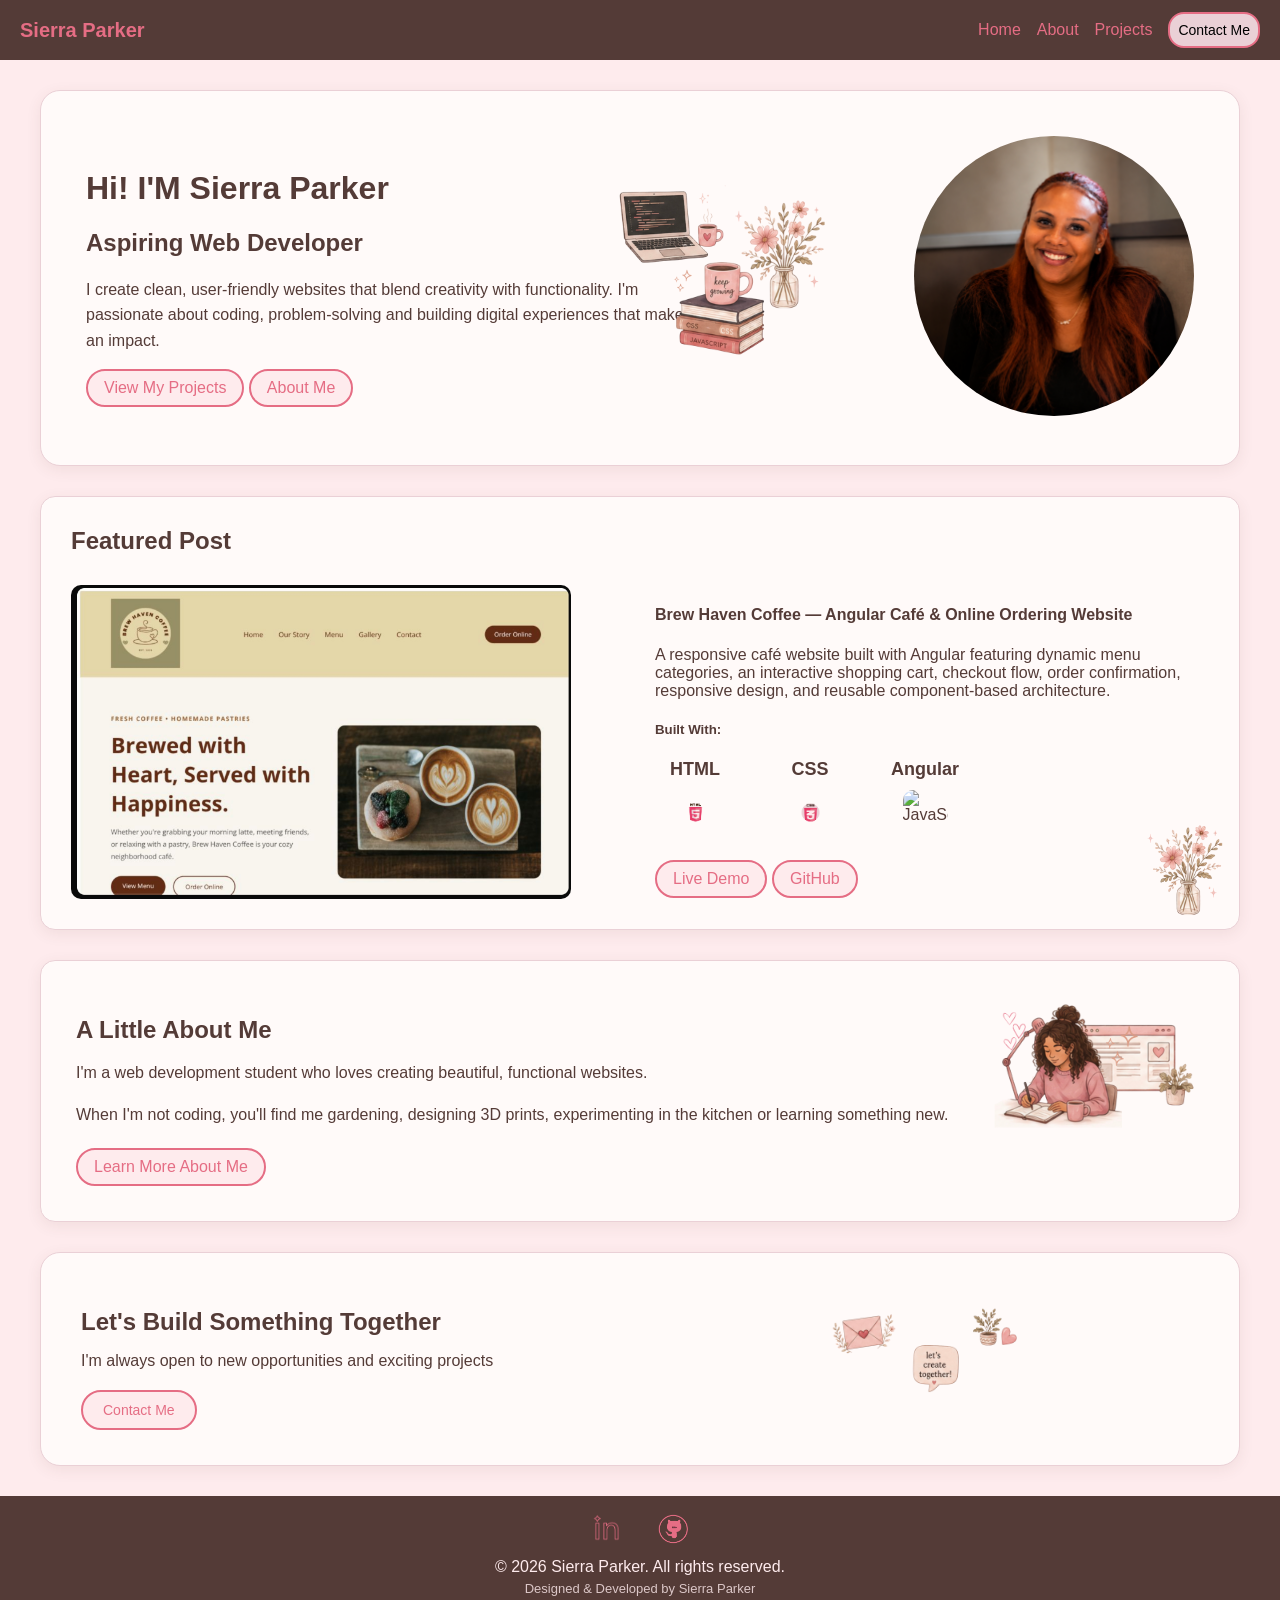
==== commit eb508df2: "updated brew-haven link" ====
--- a/index.html
+++ b/index.html
@@ -96,13 +96,12 @@
             <img src="assets/Brew-Haven-Coffee.png" alt="Screenshot of the Brew Haven Coffee website">
 
             <div class="featured-description">
-                <h4>Brew Haven Coffee</h4>
+                <h4>Brew Haven Coffee — Angular Café & Online Ordering Website</h4>
 
                 <p>
-                    A responsive coffee shop website designed to create a warm,
-                    welcoming experience for customers. Features include a
-                    featured drinks section, customer testimonials, location map,
-                    interactive pop-ups, and a structured navigation system.
+                    A responsive café website built with Angular featuring dynamic menu categories, an interactive
+                    shopping cart, checkout flow, order confirmation, responsive design, and reusable component-based
+                    architecture.
                 </p>
 
                 <h5>Built With:</h5>
@@ -120,8 +119,8 @@
                     </div>
 
                     <div class="featured-technology">
-                        <span>JavaScript</span>
-                        <img src="assets/icons/JS-icon.png" alt="JavaScript">
+                        <span>Angular</span>
+                        <img src="assets/icons/angular-icon.png" alt="JavaScript">
                     </div>
 
                 </div>
@@ -131,10 +130,10 @@
 
                 <div class="featured-links">
 
-                    <a href="https://brew-haven-coffeee-jchd.vercel.app/" target="_blank" class="btn">
+                    <a href="https://brew-haven-mu-red.vercel.app/" target="_blank" class="btn">
                         Live Demo
                     </a>
-                    <a href="https://github.com/Siiierraaaaaa/brew-haven-coffeee" target="_blank" class="btn">
+                    <a href="https://github.com/Siiierraaaaaa/Brew-Haven" target="_blank" class="btn">
                         GitHub
                     </a>
                 </div>
--- a/css/style.css
+++ b/css/style.css
@@ -699,6 +699,15 @@
     object-fit: contain;
 }
 
+.contact-panel a{
+    color: inherit;
+    text-decoration: none;
+    transition: color 0.3s ease;
+}
+.contact-panel a:hover{
+    color: #E56D84;
+    text-decoration: none;
+}
 .contact-form {
     display: flex;
     flex-direction: column;
